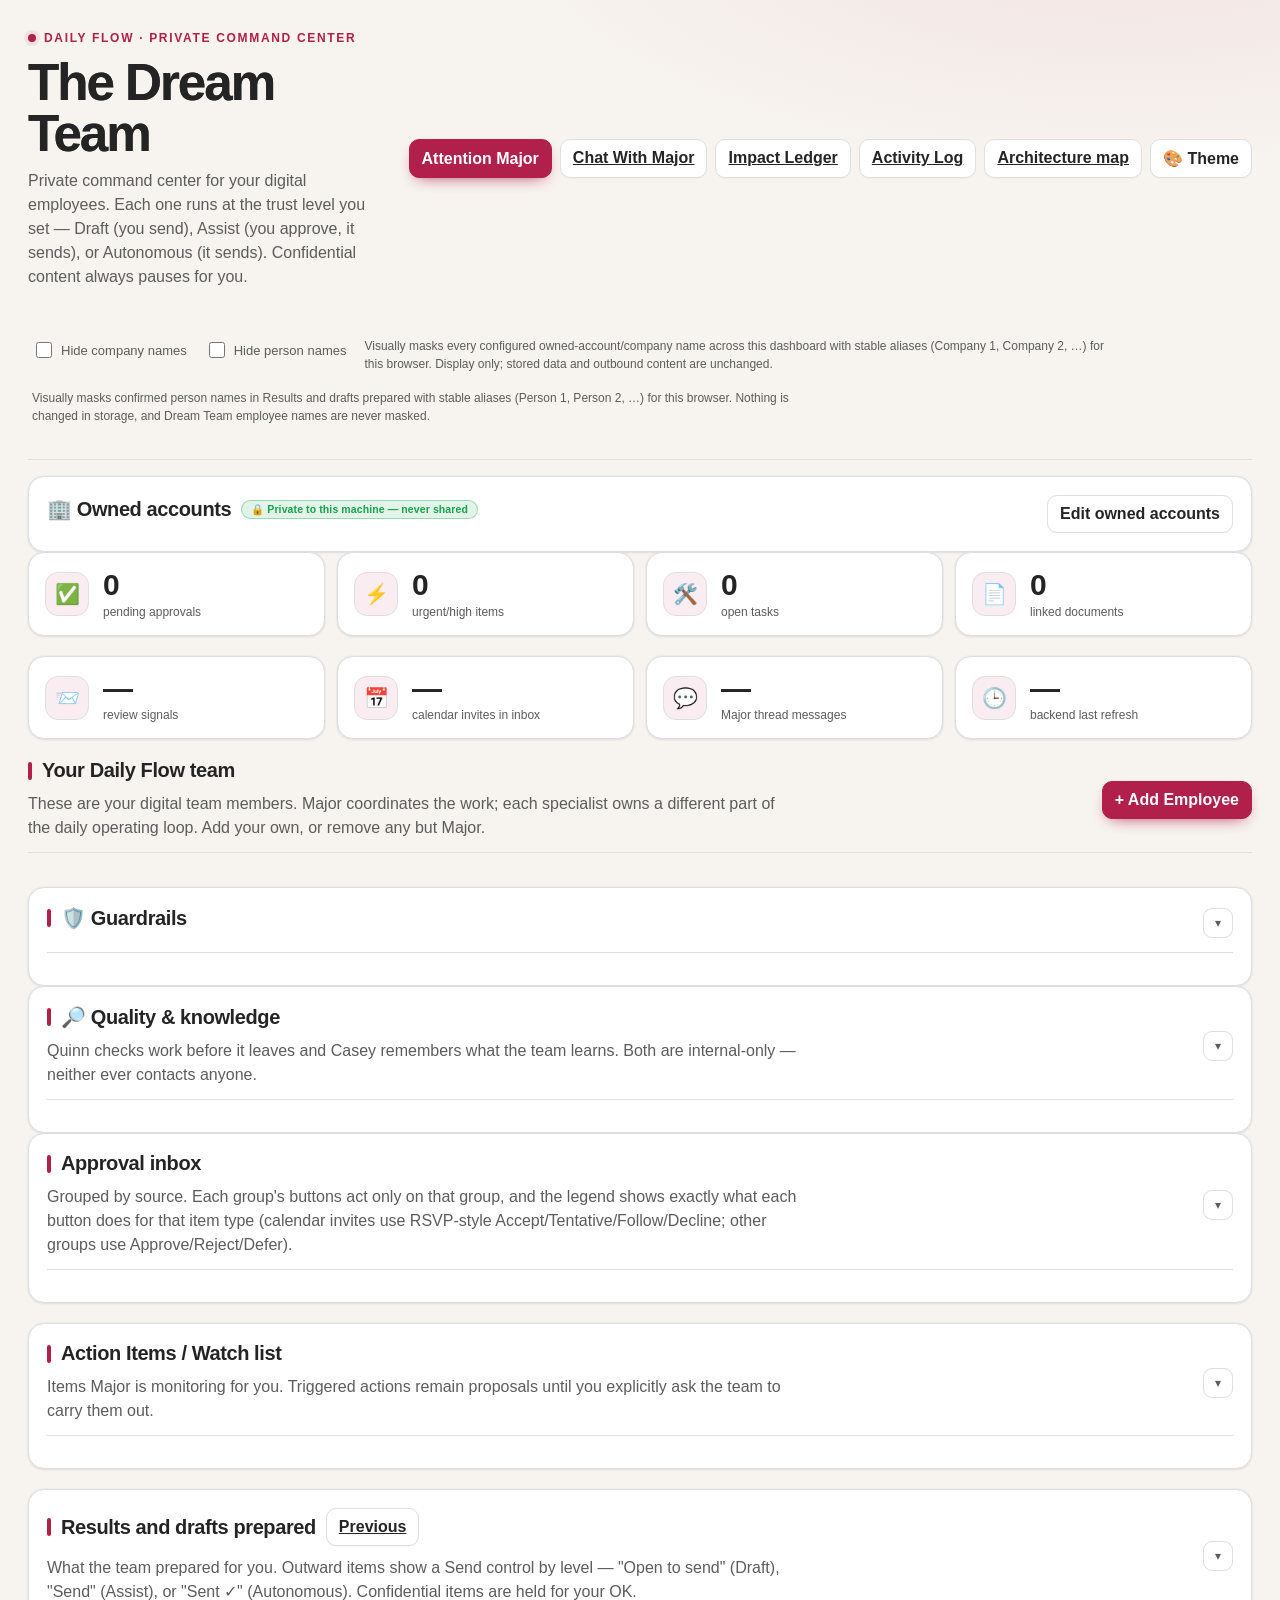
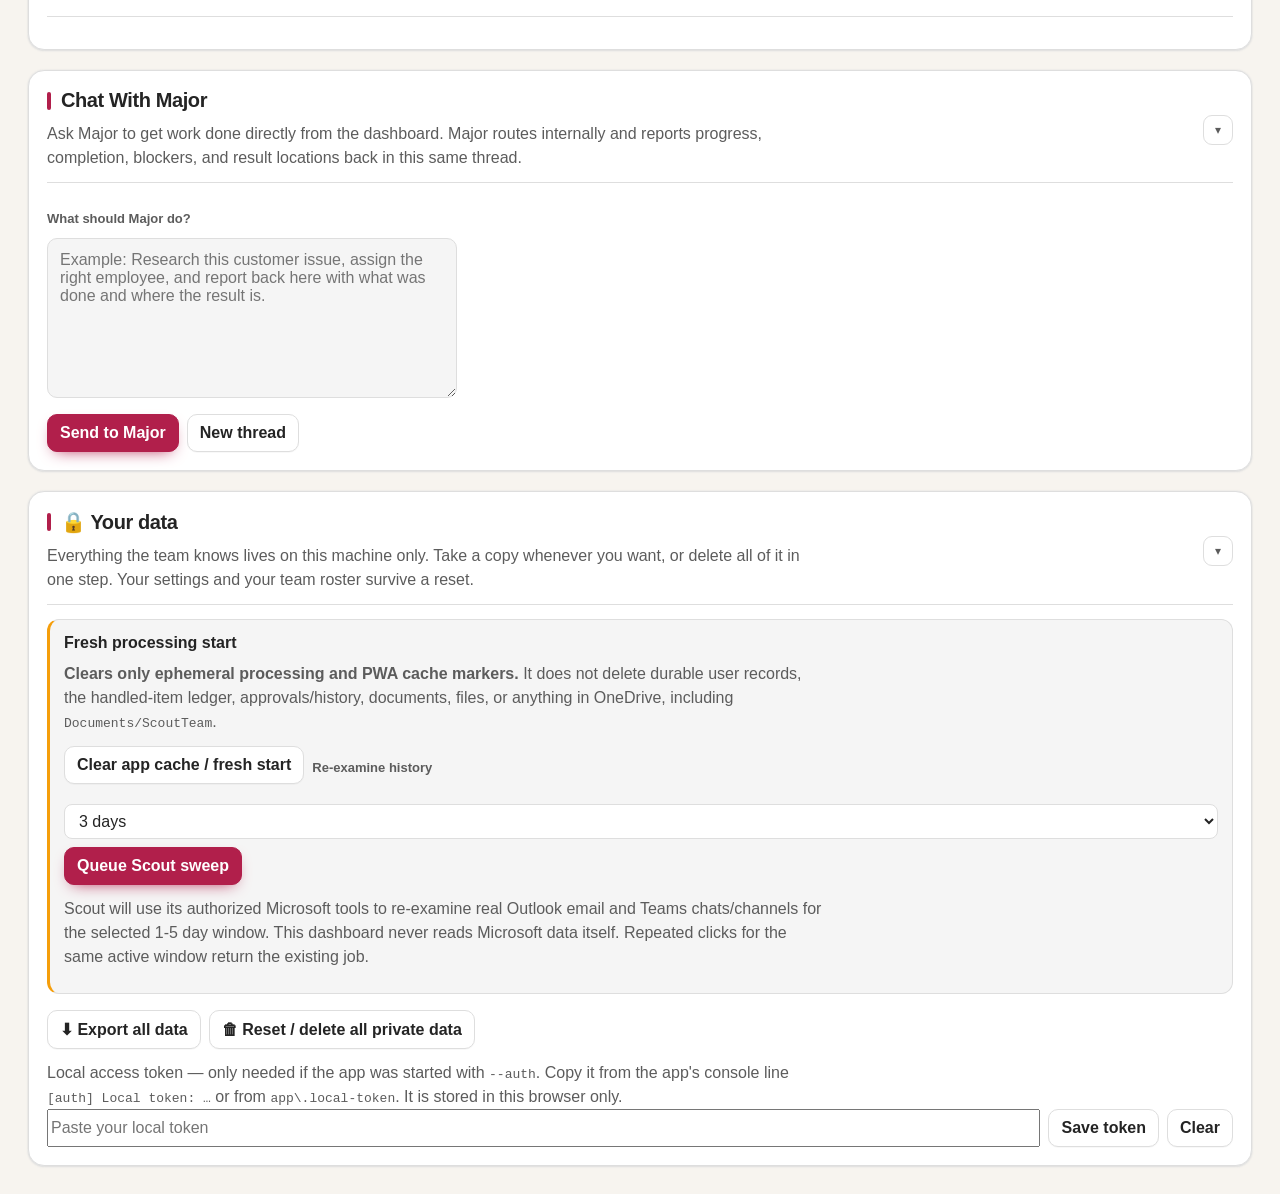
==== app/static/index.html @ 1d087a4e "Add actionable blocker resolution center Co-authored-by: Copilot App <223556219+Copilot@users.norepl" ====
<!doctype html>
<html lang="en">
<head>
  <meta charset="utf-8">
  <meta name="viewport" content="width=device-width, initial-scale=1">
  <link rel="icon" href="data:,">
  <link rel="manifest" href="manifest.webmanifest">
  <meta name="theme-color" content="#b11f4b">
  <link rel="apple-touch-icon" href="icons/icon-192.png">
  <title>The Dream Team</title>
  <script>
    (() => {
      const KEY = "df-theme";
      const valid = ["light", "dark", "sepia", "aurora"];
      const params = new URLSearchParams(window.location.search);
      let saved = null;
      try { saved = localStorage.getItem(KEY); } catch (e) {}
      const param = params.get("scoutTheme");
      const theme =
        (valid.includes(saved) && saved) ||
        (valid.includes(param) && param) ||
        (window.matchMedia("(prefers-color-scheme: dark)").matches ? "dark" : "light");
      document.documentElement.setAttribute("data-theme", theme);
      try {
        if (localStorage.getItem("df-hide-company-names") === "1") {
          document.documentElement.classList.add("privacy-mask-pending");
          document.documentElement.setAttribute("aria-busy", "true");
        }
      } catch (e) {}
    })();
  </script>
  <script src="privacy-mask.js?v=20260814-editable-safe"></script>
  <link rel="stylesheet" href="styles.css?v=20260821-blocker-resolution">
</head>
<body>
  <div class="privacy-mask-overlay" id="privacyMaskOverlay" role="status" aria-live="assertive" aria-atomic="true">
    <div class="privacy-mask-panel">
      <strong>Working...</strong>
      <span>Preparing private company aliases before the dashboard is shown.</span>
    </div>
  </div>
  <div class="shell">
    <header class="hero">
      <div>
        <span class="hero-eyebrow">Daily Flow · Private command center</span>
        <h1>The Dream Team</h1>
        <p class="subtitle">Private command center for your digital employees. Each one runs at the trust level you set — Draft (you send), Assist (you approve, it sends), or Autonomous (it sends). Confidential content always pauses for you.</p>
      </div>
      <div class="toolbar">
        <button class="btn primary" id="attentionBtn">Attention Major</button>
        <a class="btn" href="#majorChatSection">Chat With Major</a>
        <a class="btn" href="ledger.html">Impact Ledger</a>
        <a class="btn" href="activity-log.html">Activity Log</a>
        <a class="btn" href="architecture.html">Architecture map</a>
        <div class="theme-switch">
          <button class="btn" id="themeBtn" aria-haspopup="true" aria-expanded="false" title="Color theme">🎨 Theme</button>
          <div class="theme-menu" id="themeMenu" role="menu" hidden>
            <button class="theme-option" data-theme-set="light" role="menuitem"><span class="sw" data-sw="light"></span>Light<span class="check">✓</span></button>
            <button class="theme-option" data-theme-set="dark" role="menuitem"><span class="sw" data-sw="dark"></span>Dark<span class="check">✓</span></button>
            <button class="theme-option" data-theme-set="sepia" role="menuitem"><span class="sw" data-sw="sepia"></span>Sepia<span class="check">✓</span></button>
            <button class="theme-option" data-theme-set="aurora" role="menuitem"><span class="sw" data-sw="aurora"></span>Aurora<span class="check">✓</span></button>
          </div>
        </div>
      </div>
    </header>

    <div class="privacy-toggles" id="privacyTogglesBar">
      <label class="privacy-toggle" for="hideCompanyNamesToggle">
        <input type="checkbox" id="hideCompanyNamesToggle" aria-describedby="hideCompanyNamesHint">
        Hide company names
      </label>
      <label class="privacy-toggle" for="hidePersonNamesToggle">
        <input type="checkbox" id="hidePersonNamesToggle" aria-describedby="hidePersonNamesHint">
        Hide person names
      </label>
      <span id="hideCompanyNamesHint" class="subtitle" style="display:block;font-size:12px;flex-basis:100%;">Visually masks every configured owned-account/company name across this dashboard with stable aliases (Company 1, Company 2, …) for this browser. Display only; stored data and outbound content are unchanged.</span>
      <span id="hidePersonNamesHint" class="subtitle" style="display:block;font-size:12px;flex-basis:100%;">Visually masks confirmed person names in Results and drafts prepared with stable aliases (Person 1, Person 2, …) for this browser. Nothing is changed in storage, and Dream Team employee names are never masked.</span>
      <span id="companyMaskStatus" class="privacy-mask-status" role="status" aria-live="polite"></span>
    </div>

    <section class="card section owned-accounts-summary" id="ownedAccountsSection" style="margin-top:12px;" aria-labelledby="ownedAccountsHeading">
      <div>
        <h2 id="ownedAccountsHeading">🏢 Owned accounts <span class="lock-badge">🔒 Private to this machine — never shared</span></h2>
        <p id="ownedAccountsCount" class="subtitle"></p>
        <div id="ownedAccountsScopeSummary" class="subtitle"></div>
      </div>
      <button class="btn" id="openOwnedAccountsBtn" type="button" aria-haspopup="dialog" aria-controls="ownedAccountsDialog">Edit owned accounts</button>
    </section>

    <dialog class="decision-dialog owned-accounts-dialog" id="ownedAccountsDialog" aria-labelledby="ownedAccountsDialogTitle">
      <div class="section-head">
        <div>
          <h2 id="ownedAccountsDialogTitle">🏢 Edit owned accounts</h2>
          <p class="subtitle"><span class="lock-badge">🔒 Private to this machine — never shared</span></p>
          <p class="subtitle">Paste the company/account names you own, one per line or comma-separated. Used only to scope work already tagged with a confirmed account name: owned accounts keep normal relevance, unowned accounts stay visible but default to the lowest priority (unless directly assigned, explicitly mentioned, deadline-critical, customer-impacting, or safety/compliance/security-relevant). Work with no confirmed account context is unaffected.</p>
        </div>
        <button class="btn" id="closeOwnedAccountsBtn" type="button">Close</button>
      </div>
      <label class="field-label" for="ownedAccountsInput">Your owned accounts</label>
      <textarea id="ownedAccountsInput" rows="4" placeholder="Contoso Ltd, Fabrikam Inc&#10;Northwind Traders"></textarea>
      <div class="toolbar owned-accounts-actions">
        <button class="btn primary" id="saveOwnedAccountsBtn" type="button">Save owned accounts</button>
        <button class="btn" id="cancelOwnedAccountsBtn" type="button">Cancel</button>
      </div>
      <p class="career-status" id="ownedAccountsStatus" role="status" aria-live="polite"></p>
    </dialog>

    <div class="first-run-banner" id="firstRunBanner" hidden></div>
    <div class="first-run-banner" id="automationBanner" hidden></div>

    <div class="attention-banner" id="chatStatus" role="status" aria-live="polite"></div>

    <section class="metric-strip">
      <a class="card metric metric-link" href="metric-detail.html?metric=approvals"><span class="metric-icon">✅</span><div class="metric-body"><div class="metric-value" id="approvalCount">0</div><div class="metric-label">pending approvals</div></div></a>
      <a class="card metric metric-link" href="metric-detail.html?metric=urgent"><span class="metric-icon">⚡</span><div class="metric-body"><div class="metric-value" id="urgentCount">0</div><div class="metric-label">urgent/high items</div></div></a>
      <a class="card metric metric-link" href="metric-detail.html?metric=tasks"><span class="metric-icon">🛠️</span><div class="metric-body"><div class="metric-value" id="taskCount">0</div><div class="metric-label">open tasks</div></div></a>
      <a class="card metric metric-link" href="metric-detail.html?metric=results"><span class="metric-icon">📄</span><div class="metric-body"><div class="metric-value" id="draftCount">0</div><div class="metric-label">linked documents</div></div></a>
    </section>

    <section class="metric-strip">
      <a class="card metric metric-link" href="metric-detail.html?metric=review"><span class="metric-icon">📨</span><div class="metric-body"><div class="metric-value" id="inboxSignal">—</div><div class="metric-label">review signals</div></div></a>
      <a class="card metric metric-link" href="metric-detail.html?metric=calendar"><span class="metric-icon">📅</span><div class="metric-body"><div class="metric-value" id="calendarSignal">—</div><div class="metric-label">calendar invites in inbox</div></div></a>
      <a class="card metric metric-link" href="metric-detail.html?metric=messages"><span class="metric-icon">💬</span><div class="metric-body"><div class="metric-value" id="teamsSignal">—</div><div class="metric-label">Major thread messages</div></div></a>
      <article class="card metric"><span class="metric-icon">🕒</span><div class="metric-body"><div class="metric-value" id="ledgerUpdated">—</div><div class="metric-label">backend last refresh</div></div></article>
    </section>

    <section class="team-roster">
      <div class="section-head">
        <div>
          <h2>Your Daily Flow team <span id="civilianBadge" class="civilian-badge" hidden></span></h2>
          <p class="subtitle">These are your digital team members. Major coordinates the work; each specialist owns a different part of the daily operating loop. Add your own, or remove any but Major.</p>
        </div>
        <button class="btn primary" id="addEmployeeBtn" type="button">+ Add Employee</button>
      </div>
      <div id="onboardingCards"></div>
      <div class="employee-grid" id="employees"></div>
      <div id="removedEmployees"></div>
    </section>

    <section class="card section" id="guardrailsSection" data-collapsible>
      <div class="section-head">
        <div>
          <h2>🛡️ Guardrails</h2>
          <p class="subtitle g-sub" id="guardrailsSummary"></p>
        </div>
        <button class="collapse-toggle" type="button" aria-expanded="true" title="Collapse"><span class="chev">▾</span></button>
      </div>
      <div class="g-body" id="guardrailsBody"></div>
    </section>

    <section class="card section" id="teamIntelSection" data-collapsible>
      <div class="section-head">
        <div>
          <h2>🔎 Quality &amp; knowledge</h2>
          <p class="subtitle">Quinn checks work before it leaves and Casey remembers what the team learns. Both are internal-only — neither ever contacts anyone.</p>
        </div>
        <button class="collapse-toggle" type="button" aria-expanded="true" title="Collapse"><span class="chev">▾</span></button>
      </div>
      <div class="g-body" id="teamIntelBody"></div>
      <div class="g-body" id="runtimeInventoryBody" hidden></div>
    </section>

    <section class="card section" id="approvalsSection" data-collapsible>
      <div class="section-head">
        <div>
          <h2>Approval inbox</h2>
          <p class="subtitle">Grouped by source. Each group's buttons act only on that group, and the legend shows exactly what each button does for that item type (calendar invites use RSVP-style Accept/Tentative/Follow/Decline; other groups use Approve/Reject/Defer).</p>
        </div>
        <button class="collapse-toggle" type="button" aria-expanded="true" title="Collapse"><span class="chev">▾</span></button>
      </div>
      <div class="approval-list" id="approvals"></div>
      <div class="memory-bar" id="memoryBar" hidden></div>
    </section>

    <section class="card section" id="watchesSection" data-collapsible style="margin-top:20px;">
      <div class="section-head">
        <div>
          <h2>Action Items / Watch list</h2>
          <p class="subtitle">Items Major is monitoring for you. Triggered actions remain proposals until you explicitly ask the team to carry them out.</p>
        </div>
        <button class="collapse-toggle" type="button" aria-expanded="true" title="Collapse"><span class="chev">▾</span></button>
      </div>
      <div class="watch-list" id="watches"></div>
    </section>

    <section class="card section" id="resultsSection" data-collapsible style="margin-top:20px;">
      <div class="section-head">
        <div>
          <div class="title-row"><h2>Results and drafts prepared</h2><a class="btn" href="results-history.html">Previous</a></div>
          <p class="subtitle">What the team prepared for you. Outward items show a Send control by level — "Open to send" (Draft), "Send" (Assist), or "Sent ✓" (Autonomous). Confidential items are held for your OK.</p>
        </div>
        <button class="collapse-toggle" type="button" aria-expanded="true" title="Collapse"><span class="chev">▾</span></button>
      </div>
      <div class="draft-list" id="drafts"></div>
    </section>

    <section class="card section" id="majorChatSection" data-collapsible style="margin-top:20px;">
      <div class="section-head">
        <div>
          <h2>Chat With Major</h2>
          <p class="subtitle">Ask Major to get work done directly from the dashboard. Major routes internally and reports progress, completion, blockers, and result locations back in this same thread.</p>
        </div>
        <button class="collapse-toggle" type="button" aria-expanded="true" title="Collapse"><span class="chev">▾</span></button>
      </div>
      <div class="chat-shell">
        <form id="chatForm">
          <label class="field-label" for="chatMessage">What should Major do?</label>
          <textarea id="chatMessage" placeholder="Example: Research this customer issue, assign the right employee, and report back here with what was done and where the result is."></textarea>
          <div class="chat-context" id="threadContext"></div>
          <div class="toolbar" style="margin-top:12px; justify-content:flex-start;">
            <button class="btn primary" id="sendBtn" type="submit">Send to Major</button>
            <button class="btn" id="newThreadBtn" type="button">New thread</button>
          </div>
        </form>
        <div>
          <div class="chat-messages" id="messages"></div>
        </div>
      </div>
    </section>

    <section class="card section" id="privacySection" data-collapsible style="margin-top:20px;">
      <div class="section-head">
        <div>
          <h2>🔒 Your data</h2>
          <p class="subtitle">Everything the team knows lives on this machine only. Take a copy whenever you want, or delete all of it in one step. Your settings and your team roster survive a reset.</p>
        </div>
        <button class="collapse-toggle" type="button" aria-expanded="true" title="Collapse"><span class="chev">▾</span></button>
      </div>
      <div class="safe-refresh-panel" aria-labelledby="safeRefreshHeading">
        <h3 id="safeRefreshHeading">Fresh processing start</h3>
        <p class="subtitle"><strong>Clears only ephemeral processing and PWA cache markers.</strong>
          It does not delete durable user records, the handled-item ledger, approvals/history,
          documents, files, or anything in OneDrive, including <code>Documents/ScoutTeam</code>.</p>
        <div class="toolbar safe-refresh-actions">
          <button class="btn" id="clearProcessingCacheBtn" type="button">Clear app cache / fresh start</button>
          <label class="field-label" for="historyWindowDays">Re-examine history</label>
          <select id="historyWindowDays">
            <option value="1">1 day</option>
            <option value="2">2 days</option>
            <option value="3" selected>3 days</option>
            <option value="4">4 days</option>
            <option value="5">5 days</option>
          </select>
          <button class="btn primary" id="queueHistorySweepBtn" type="button">Queue Scout sweep</button>
        </div>
        <p class="subtitle">Scout will use its authorized Microsoft tools to re-examine real Outlook
          email and Teams chats/channels for the selected 1-5 day window. This dashboard never reads
          Microsoft data itself. Repeated clicks for the same active window return the existing job.</p>
        <div id="refreshControlStatus" class="refresh-control-status" role="status" aria-live="polite"></div>
      </div>
      <div class="toolbar" style="justify-content:flex-start;">
        <button class="btn" id="exportDataBtn" type="button">⬇ Export all data</button>
        <button class="btn" id="resetDataBtn" type="button">🗑 Reset / delete all private data</button>
      </div>
      <p class="subtitle" style="margin-top:12px;">Local access token — only needed if the app was started with <code>--auth</code>. Copy it from the app's console line <code>[auth] Local token: …</code> or from <code>app\.local-token</code>. It is stored in this browser only.</p>
      <div class="toolbar" style="justify-content:flex-start;">
        <input id="localTokenInput" type="password" placeholder="Paste your local token" autocomplete="off" spellcheck="false" style="flex:1 1 320px; min-width:240px;">
        <button class="btn" id="saveTokenBtn" type="button">Save token</button>
        <button class="btn" id="clearTokenBtn" type="button">Clear</button>
      </div>
      <p class="career-status" id="privacyStatus" role="status" aria-live="polite"></p>
    </section>
  </div>

  <dialog class="decision-dialog" id="approvalFeedbackDialog">
    <form id="approvalFeedbackForm">
      <div class="section-head">
        <div>
          <h2 id="approvalFeedbackTitle">Send decision to Major</h2>
          <p class="subtitle">Add optional guidance if you want Major to prep, create a document, or do follow-up work after this decision.</p>
        </div>
      </div>
      <div id="approvalFeedbackEffects" class="approval-effects"></div>
      <div class="field-label-row">
        <label class="field-label" for="approvalFeedbackText">Optional guidance for Major</label>
        <button type="button" class="btn tiny mic-btn" id="approvalFeedbackMicBtn" title="Dictate guidance (uses your browser's speech recognition)" aria-label="Start voice dictation" aria-pressed="false">🎤 Dictate</button>
      </div>
      <textarea id="approvalFeedbackText" placeholder="Examples: Prep me for this meeting. Create a one-page briefing doc. Summarize what I need to know."></textarea>
      <p class="mic-status" id="approvalFeedbackMicStatus" role="status" aria-live="polite"></p>
      <div class="toolbar" style="margin-top:12px; justify-content:flex-start;">
        <button class="btn primary" id="submitApprovalFeedbackBtn" type="submit">Send decision</button>
        <button class="btn" id="cancelApprovalFeedbackBtn" type="button">Cancel</button>
      </div>
    </form>
  </dialog>

  <dialog class="decision-dialog add-emp-dialog" id="addEmployeeDialog">
    <div class="section-head">
      <div>
        <h2 id="addEmpTitle">Add an employee</h2>
        <p class="subtitle" id="addEmpSub">Port one of your own Scout workflows in as a first-class team member.</p>
      </div>
      <button class="btn" id="addEmpCloseBtn" type="button">Close</button>
    </div>
    <div id="addEmpBody"></div>
  </dialog>

  <dialog class="decision-dialog blocker-resolve-dialog" id="blockerResolveDialog" aria-labelledby="blockerResolveTitle">
    <div class="section-head">
      <div>
        <h2 id="blockerResolveTitle">Resolve blocked work</h2>
        <p class="subtitle">Choose a safe next step. The original blocker and audit history stay recorded.</p>
      </div>
      <button class="btn" id="closeBlockerResolveBtn" type="button">Close</button>
    </div>
    <label class="field-label" id="blockerJobPickerLabel" for="blockerJobPicker">Blocked job
      <select id="blockerJobPicker"></select>
    </label>
    <div id="blockerResolveBody"></div>
    <label class="field-label" for="blockerResolveNote">Direction for Major
      <textarea id="blockerResolveNote" placeholder="Add missing context, narrow the request, or explain the intended recipient or target."></textarea>
    </label>
    <label class="field-label" id="blockerResolveLinkLabel" for="blockerResolveLink" hidden>Artifact or source link
      <input id="blockerResolveLink" type="url" placeholder="https://… or /api/documents/…">
    </label>
    <div class="toolbar blocker-actions" id="blockerResolveActions"></div>
    <p class="career-status" id="blockerResolveStatus" role="status" aria-live="polite"></p>
  </dialog>

  <script src="app.js?v=20260821-blocker-resolution"></script>
  <script src="pwa.js" defer></script>
</body>
</html>
---- app/static/styles.css ----
:root {
  color-scheme: light;
  --cp-bg: #f7f4ef;
  --cp-bg-elevated: #fcfbf8;
  --cp-surface: #ffffff;
  --cp-surface-soft: #f5f5f5;
  --cp-border: #dedede;
  --cp-border-strong: #919191;
  --cp-text: #242424;
  --cp-text-muted: #5c5c5c;
  --cp-text-soft: #6f6f6f;
  --cp-accent: #b11f4b;
  --cp-accent-hover: #9a1a41;
  --cp-accent-soft: rgba(177, 31, 75, 0.08);
  --cp-accent-fg: #ffffff;
  --cp-success: #16a34a;
  --cp-danger: #dc2626;
  --cp-warning: #f59e0b;
  --cp-link: #0078d4;
  --cp-shadow: 0 18px 48px rgba(0, 0, 0, 0.12);
  --cp-overlay: rgba(255, 255, 255, 0.8);
  --cp-panel: rgba(255, 255, 255, 0.86);
  --cp-panel-strong: rgba(255, 255, 255, 0.96);
  --cp-sheen: rgba(255, 255, 255, 0.55);
  --cp-highlight: rgba(177, 31, 75, 0.12);
}
html[data-theme="dark"] {
  color-scheme: dark;
  --cp-bg: #3d3b3a;
  --cp-bg-elevated: #343231;
  --cp-surface: #292929;
  --cp-surface-soft: #2e2e2e;
  --cp-border: #474747;
  --cp-border-strong: #5f5f5f;
  --cp-text: #dedede;
  --cp-text-muted: #919191;
  --cp-text-soft: #b0b0b0;
  --cp-accent: #fd8ea1;
  --cp-accent-hover: #fb7b91;
  --cp-accent-soft: rgba(253, 142, 161, 0.14);
  --cp-accent-fg: #1a1a1a;
  --cp-success: #4ade80;
  --cp-danger: #f87171;
  --cp-warning: #fbbf24;
  --cp-link: #4da6ff;
  --cp-shadow: 0 18px 48px rgba(0, 0, 0, 0.32);
  --cp-overlay: rgba(41, 41, 41, 0.88);
  --cp-panel: rgba(41, 41, 41, 0.72);
  --cp-panel-strong: rgba(41, 41, 41, 0.96);
  --cp-sheen: rgba(255, 255, 255, 0.04);
  --cp-highlight: rgba(253, 142, 161, 0.12);
}
html[data-theme="aurora"] {
  color-scheme: dark;
  --cp-bg: #0b0e1a;
  --cp-bg-elevated: #11152a;
  --cp-surface: #161b34;
  --cp-surface-soft: #1d2340;
  --cp-border: #2a3157;
  --cp-border-strong: #3d4675;
  --cp-text: #e8ecff;
  --cp-text-muted: #9aa3cc;
  --cp-text-soft: #bcc3ea;
  --cp-accent: #8b6cff;
  --cp-accent-hover: #7a58ff;
  --cp-accent-soft: rgba(139, 108, 255, 0.16);
  --cp-accent-fg: #0b0e1a;
  --cp-success: #3ddc97;
  --cp-danger: #ff6b81;
  --cp-warning: #ffb454;
  --cp-link: #5cc8ff;
  --cp-shadow: 0 18px 52px rgba(0, 0, 0, 0.55);
  --cp-overlay: rgba(11, 14, 26, 0.9);
  --cp-panel: rgba(22, 27, 52, 0.72);
  --cp-panel-strong: rgba(22, 27, 52, 0.96);
  --cp-sheen: rgba(124, 140, 255, 0.06);
  --cp-highlight: rgba(139, 108, 255, 0.18);
}
html[data-theme="aurora"] body {
  background:
    radial-gradient(1200px 620px at 10% -12%, rgba(139, 108, 255, 0.20), transparent 60%),
    radial-gradient(960px 520px at 102% -4%, rgba(92, 200, 255, 0.14), transparent 55%),
    var(--cp-bg);
  background-attachment: fixed;
}
* { box-sizing: border-box; }
html { overflow-x: hidden; }
body {
  margin: 0;
  background: var(--cp-bg);
  color: var(--cp-text);
  font-family: "Segoe UI", Aptos, Calibri, -apple-system, BlinkMacSystemFont, sans-serif;
  overflow-x: hidden;
}
button, input, select, textarea { font: inherit; }
.shell { width: min(100%, 1480px); margin: 0 auto; padding: 28px; overflow-x: clip; }
.hero {
  display: grid;
  grid-template-columns: minmax(0, 1fr) auto;
  gap: 24px;
  align-items: end;
  margin-bottom: 24px;
  position: relative;
  z-index: 40;
}
.hero > *, .section-head > *, .columns > *, .chat-shell > *, .grid-page > *, .employee, .approval, .item, .work-card, .metric, .card { min-width: 0; }
h1, h2, h3, p { margin: 0; }
h1 { font-size: clamp(32px, 4vw, 52px); letter-spacing: -0.04em; line-height: 1; }
h2 { font-size: 20px; letter-spacing: -0.02em; }
h3 { font-size: 16px; }
.title-row {
  display: flex;
  align-items: center;
  gap: 10px;
  flex-wrap: wrap;
}
.subtitle { color: var(--cp-text-muted); margin-top: 10px; max-width: 760px; line-height: 1.5; }
.pill-row { display: flex; flex-wrap: wrap; gap: 8px; margin-top: 16px; }
.pill, .status, .risk {
  display: inline-flex;
  align-items: center;
  gap: 6px;
  border: 1px solid var(--cp-border);
  border-radius: 999px;
  padding: 6px 10px;
  color: var(--cp-text-muted);
  background: var(--cp-surface);
  font-size: 12px;
  white-space: nowrap;
}
.status.ready, .risk.low { color: var(--cp-success); border-color: var(--cp-success); }
.status.busy, .risk.medium { color: var(--cp-warning); border-color: var(--cp-warning); }
.status.blocked, .risk.high { color: var(--cp-danger); border-color: var(--cp-danger); }
.status.working { color: var(--cp-accent); border-color: var(--cp-accent); }
.status.working::before { animation: status-pulse 1.1s ease-in-out infinite; }
.status-button { font: inherit; cursor: pointer; background: transparent; }
.status-button:hover { background: var(--cp-surface-soft); }
.status.paused { color: var(--cp-text-muted); border-color: var(--cp-border); opacity: 0.85; }
@keyframes status-pulse { 0%,100% { opacity: 1; } 50% { opacity: 0.25; } }
.toolbar {
  display: flex;
  justify-content: flex-end;
  gap: 8px;
  flex-wrap: wrap;
  min-width: 0;
}
.btn {
  border: 1px solid var(--cp-border);
  border-radius: 0.625rem;
  background: var(--cp-surface);
  color: var(--cp-text);
  padding: 9px 12px;
  cursor: pointer;
}
.btn:hover { border-color: var(--cp-border-strong); }
.btn.primary {
  background: var(--cp-accent);
  color: var(--cp-accent-fg);
  border-color: var(--cp-accent);
}
.btn.primary:hover { background: var(--cp-accent-hover); }
button:disabled { opacity: 0.6; cursor: not-allowed; }
.decision-dialog {
  width: min(640px, calc(100vw - 32px));
  border: 1px solid var(--cp-border);
  border-radius: 16px;
  background: var(--cp-surface);
  color: var(--cp-text);
  box-shadow: var(--cp-shadow);
  padding: 18px;
}
.decision-dialog::backdrop {
  background: rgba(0, 0, 0, 0.42);
}
.owned-accounts-summary {
  display: flex;
  align-items: center;
  justify-content: space-between;
  gap: 16px;
}
.owned-accounts-summary h2 {
  display: flex;
  align-items: center;
  flex-wrap: wrap;
  gap: 10px;
  margin-bottom: 6px;
}
.owned-accounts-summary #ownedAccountsScopeSummary { margin-top: 4px; }
.owned-accounts-dialog {
  max-height: calc(100vh - 32px);
  overflow-y: auto;
}
.owned-accounts-dialog .section-head { align-items: flex-start; }
.blocker-resolve-dialog { max-height: calc(100vh - 32px); overflow-y: auto; }
.blocker-resolve-dialog .field-label { display: grid; gap: 6px; margin-top: 12px; }
.blocker-resolve-dialog select,
.blocker-resolve-dialog input,
.blocker-resolve-dialog textarea { width: 100%; }
.blocker-explanation { border-left: 3px solid var(--cp-danger); padding-left: 12px; }
.blocker-explanation p { white-space: pre-wrap; }
.blocker-artifact { display: flex; flex-wrap: wrap; gap: 8px; align-items: center; margin: 12px 0; padding: 10px; background: var(--cp-surface-soft); border-radius: 10px; }
.blocker-artifact code { width: 100%; overflow-wrap: anywhere; }
.blocker-activity { margin: 12px 0; }
.blocker-activity ol { max-height: 220px; overflow-y: auto; padding-left: 22px; }
.blocker-activity li { margin-bottom: 10px; }
.blocker-activity li span { margin-left: 8px; color: var(--cp-text-muted); font-size: 12px; }
.blocker-activity li p { margin: 3px 0 0; color: var(--cp-text-soft); }
.blocker-actions { justify-content: flex-start; margin-top: 12px; }
.owned-accounts-actions {
  justify-content: flex-start;
  margin-top: 8px;
}
.card {
  background: var(--cp-surface);
  border: 1px solid var(--cp-border);
  border-radius: 16px;
  box-shadow: 0 0 2px var(--cp-border), 0 1px 2px var(--cp-border);
}
.section { padding: 18px; }
.section-head {
  display: flex;
  justify-content: space-between;
  align-items: center;
  gap: 16px;
  margin-bottom: 14px;
}
.metric-strip {
  display: grid;
  grid-template-columns: repeat(4, minmax(0, 1fr));
  gap: 12px;
  margin-bottom: 20px;
}
.metric { padding: 14px; }
.metric-link {
  color: inherit;
  text-decoration: none;
  transition: border-color 120ms ease, transform 120ms ease;
}
.metric-link:hover, .metric-link:focus-visible {
  border-color: var(--cp-accent);
  transform: translateY(-1px);
  outline: none;
}
.metric-link .metric-label::after {
  content: " ->";
  color: var(--cp-accent);
  font-weight: 800;
}
.metric-value { font-size: 28px; font-weight: 800; letter-spacing: -0.04em; }
.metric-label { color: var(--cp-text-muted); font-size: 12px; margin-top: 4px; }
.watch-list { display: grid; gap: 10px; }
.watch-item {
  border: 1px solid var(--cp-border);
  border-radius: 12px;
  padding: 12px;
  background: var(--cp-surface-soft);
}
.watch-head {
  display: flex;
  justify-content: space-between;
  align-items: center;
  gap: 12px;
  flex-wrap: wrap;
}
.watch-head .status { margin-left: 8px; }
.watch-actions { justify-content: flex-start; margin-top: 10px; align-items: center; }
.watch-advisory {
  display: inline-block;
  color: var(--cp-warning);
  font-size: 12px;
  font-weight: 700;
  margin-left: 6px;
}
.team-roster {
  margin-bottom: 20px;
}
.employee-grid {
  display: grid;
  grid-template-columns: repeat(4, minmax(0, 1fr));
  gap: 12px;
}
.employee {
  padding: 14px;
  display: grid;
  gap: 8px;
  background: var(--cp-surface);
  border: 1px solid var(--cp-border);
  border-radius: 16px;
  box-shadow: 0 0 2px var(--cp-border), 0 1px 2px var(--cp-border);
}
.employee-top { display: flex; justify-content: space-between; align-items: start; gap: 8px; }
.employee .role { color: var(--cp-text-muted); font-size: 12px; line-height: 1.35; }
.employee .skills { color: var(--cp-text-soft); font-size: 12px; line-height: 1.35; }
/* --- 3.0.0 progressive trust + Always/Ask/Never protocol --- */
.emp-trust-row { display: flex; align-items: center; justify-content: space-between; gap: 8px; }
.trust-badge { font-size: 11px; font-weight: 700; padding: 2px 8px; border-radius: 999px; border: 1px solid var(--cp-border-strong); white-space: nowrap; }
.trust-draft { color: var(--cp-text-muted); }
.trust-assist { color: var(--cp-warning); border-color: var(--cp-warning); }
.trust-autonomous { color: var(--cp-success); border-color: var(--cp-success); }
.emp-power { font-size: 11px; padding: 2px 9px; border-radius: 999px; cursor: pointer; background: var(--cp-surface); color: var(--cp-text); border: 1px solid var(--cp-border-strong); }
.emp-power.off { color: var(--cp-danger); border-color: var(--cp-danger); }
.employee.paused { opacity: 0.6; }
.emp-protocol > summary { cursor: pointer; color: var(--cp-text-muted); font-size: 12px; user-select: none; }
.emp-protocol .proto { display: grid; gap: 6px; margin-top: 8px; }
.proto-block { display: grid; gap: 2px; }
.proto-h { font-size: 10px; font-weight: 700; text-transform: uppercase; letter-spacing: 0.04em; }
.proto-block.always .proto-h { color: var(--cp-success); }
.proto-block.ask .proto-h { color: var(--cp-warning); }
.proto-block.never .proto-h { color: var(--cp-danger); }
.proto-block ul { margin: 0; padding-left: 16px; color: var(--cp-text-soft); font-size: 12px; line-height: 1.4; }
.proto-block li.muted { list-style: none; margin-left: -16px; color: var(--cp-text-muted); }
.trust-grad { display: flex; align-items: center; gap: 6px; font-size: 11px; color: var(--cp-text-muted); margin-top: 4px; }
.trust-grad select { font: inherit; padding: 3px 6px; border-radius: 8px; border: 1px solid var(--cp-border-strong); background: var(--cp-surface); color: var(--cp-text); }
.trust-fixed { font-size: 11px; color: var(--cp-text-muted); margin-top: 4px; display: flex; flex-direction: column; gap: 3px; }
.trust-fixed strong { color: var(--cp-success); }
.trust-note { color: var(--cp-text-soft); line-height: 1.4; }
.trust-label-line { font-size: 11px; color: var(--cp-text-soft); font-style: italic; margin-bottom: 2px; }
/* --- 3.0.0 decision-memory muted bar --- */
.memory-bar { margin-top: 10px; }
.memory-details > summary { cursor: pointer; font-size: 13px; color: var(--cp-text-muted); display: flex; align-items: center; gap: 10px; flex-wrap: wrap; }
.mem-clear { font: inherit; font-size: 12px; cursor: pointer; background: transparent; color: var(--cp-accent); border: 1px solid var(--cp-border-strong); border-radius: 999px; padding: 2px 10px; }
.mem-list { list-style: none; margin: 10px 0 0; padding: 0; display: grid; gap: 6px; }
.mem-list li { display: flex; align-items: center; gap: 10px; font-size: 12px; padding: 6px 10px; background: var(--cp-surface-soft); border: 1px solid var(--cp-border); border-radius: 10px; }
.mem-tag { font-size: 10px; font-weight: 700; text-transform: uppercase; padding: 1px 7px; border-radius: 999px; border: 1px solid var(--cp-border-strong); }
.mem-rejected { color: var(--cp-danger); border-color: var(--cp-danger); }
.mem-deferred { color: var(--cp-warning); border-color: var(--cp-warning); }
.mem-approved, .mem-acknowledged { color: var(--cp-success); border-color: var(--cp-success); }
.mem-copy { min-width: 0; display: grid; gap: 2px; }
.mem-subj { font-weight: 600; overflow: hidden; text-overflow: ellipsis; white-space: nowrap; }
.mem-meta, .mem-reason { color: var(--cp-text-muted); }
.mem-from { color: var(--cp-text-muted); margin-left: auto; }
.btn.tiny { padding: 2px 9px; font-size: 11px; }
.field-label-row {
  display: flex;
  align-items: center;
  justify-content: space-between;
  gap: 8px;
  flex-wrap: wrap;
}
.mic-btn.recording {
  background: var(--cp-danger, #d33);
  color: #fff;
  border-color: var(--cp-danger, #d33);
}
.mic-status {
  margin: 4px 0 0;
  font-size: 12px;
  color: var(--cp-text-muted, #888);
  min-height: 14px;
}
.mic-status.error { color: var(--cp-danger, #d33); }
/* --- 3.0.0 guardrails panel --- */
.g-body { padding: 0; display: grid; gap: 14px; }
.g-cardinal { color: var(--cp-text-soft); font-size: 13px; line-height: 1.45; border-left: 3px solid var(--cp-accent); padding-left: 12px; }
.g-stats { display: grid; grid-template-columns: repeat(4, minmax(0, 1fr)); gap: 10px; }
.g-stat { background: var(--cp-surface-soft); border: 1px solid var(--cp-border); border-radius: 12px; padding: 12px; text-align: center; }
.g-stat-link { padding: 0; }
.g-stat-action { color: inherit; display: block; padding: 12px; text-decoration: none; }
.g-stat-link:hover, .g-stat-link:focus-within { border-color: var(--cp-accent); box-shadow: var(--cp-shadow); transform: translateY(-1px); }
.g-stat-link .g-info { margin: 0 8px 8px; }
.g-num { display: block; font-size: 28px; font-weight: 800; letter-spacing: -0.02em; }
.g-num.ok { color: var(--cp-success); }
.g-lab { font-size: 11px; color: var(--cp-text-muted); }
.g-cols { display: grid; grid-template-columns: 1fr 1fr; gap: 16px; }
.g-h { margin: 0 0 6px; font-size: 12px; text-transform: uppercase; letter-spacing: 0.04em; }
.g-h.ok { color: var(--cp-success); }
.g-h.warn { color: var(--cp-warning); }
.g-cols ul { margin: 0; padding-left: 16px; color: var(--cp-text-soft); font-size: 12px; line-height: 1.5; }
.g-foot { display: flex; flex-wrap: wrap; gap: 14px; font-size: 11px; color: var(--cp-text-muted); }
@media (max-width: 620px) { .g-stats { grid-template-columns: repeat(2, 1fr); } .g-cols { grid-template-columns: 1fr; } }
/* --- 3.1.0 guardrails delegation ledger --- */
.g-levels { display: grid; gap: 5px; }
.g-level-row { display: flex; align-items: center; justify-content: space-between; gap: 8px; font-size: 12px; }
.g-reset { margin-top: 10px; font-size: 12px; }
/* --- 3.0.0 ripple + civilians --- */
.civilian-badge { font-size: 11px; font-weight: 600; color: var(--cp-accent); border: 1px solid var(--cp-accent); border-radius: 999px; padding: 1px 9px; vertical-align: middle; margin-left: 8px; }
.cadence-list { margin: 0; padding-left: 16px; color: var(--cp-text-soft); font-size: 12px; line-height: 1.6; }
.cadence-list .muted, .muted { color: var(--cp-text-muted); }
/* --- 3.1.0 Send control in Results & Drafts --- */
.send-row { display: flex; align-items: center; gap: 10px; margin-top: 10px; flex-wrap: wrap; }
.send-btn { padding: 5px 16px; }
.send-hint { font-size: 12px; color: var(--cp-text-muted); }
.send-tag { font-size: 12px; font-weight: 600; padding: 3px 10px; border-radius: 999px; border: 1px solid var(--cp-border-strong); }
.send-tag.manual { color: var(--cp-text-muted); }
.send-tag.sent { color: var(--cp-success); border-color: var(--cp-success); }
.send-row.held .send-hint { color: var(--cp-warning); }

/* --- 3.0.0 motion: entrance cascade, living Aurora glow, civilian pulse --- */
@keyframes fadeUp {
  from { opacity: 0; transform: translateY(10px); }
  to   { opacity: 1; transform: none; }
}
@keyframes auroraDrift {
  0%   { transform: translate3d(-2%, -1%, 0) scale(1.04); opacity: 0.85; }
  50%  { transform: translate3d(3%, 2.5%, 0) scale(1.12); opacity: 1; }
  100% { transform: translate3d(-2%, -1%, 0) scale(1.04); opacity: 0.85; }
}
@keyframes civilianPulse {
  0%, 100% { box-shadow: 0 0 0 0 var(--cp-accent-soft); }
  50%      { box-shadow: 0 0 0 5px transparent; }
}
@keyframes badgeSheen {
  0%   { background-position: -120% 0; }
  100% { background-position: 220% 0; }
}
@media (prefers-reduced-motion: no-preference) {
  /* one-time staggered entrance for the main layout blocks (static containers, not re-rendered) */
  .shell > * { animation: fadeUp 0.5s cubic-bezier(0.22, 1, 0.36, 1) both; }
  .shell > *:nth-child(2) { animation-delay: 0.05s; }
  .shell > *:nth-child(3) { animation-delay: 0.10s; }
  .shell > *:nth-child(4) { animation-delay: 0.15s; }
  .shell > *:nth-child(5) { animation-delay: 0.20s; }
  .shell > *:nth-child(6) { animation-delay: 0.25s; }
  .shell > *:nth-child(n+7) { animation-delay: 0.30s; }

  /* Aurora theme only: a slow living glow drifting behind the content */
  html[data-theme="aurora"] body::before {
    content: "";
    position: fixed;
    inset: -25vmax;
    z-index: -1;
    pointer-events: none;
    background:
      radial-gradient(42vmax 28vmax at 18% 12%, rgba(139, 108, 255, 0.16), transparent 60%),
      radial-gradient(38vmax 24vmax at 86% 8%, rgba(92, 200, 255, 0.12), transparent 55%);
    animation: auroraDrift 20s ease-in-out infinite;
    will-change: transform, opacity;
  }
  /* Aurora accent button gets a soft animated glow on hover */
  html[data-theme="aurora"] .btn.primary:hover,
  html[data-theme="aurora"] #attentionBtn:hover {
    box-shadow: 0 0 0 1px var(--cp-accent), 0 8px 28px var(--cp-accent-soft);
  }
  /* active civilian badge gently pulses */
  .civilian-badge:not([hidden]) { animation: civilianPulse 2.2s ease-in-out infinite; }
}
.status.queued, .status.in_progress, .risk.medium { color: var(--cp-warning); border-color: var(--cp-warning); }
.status.completed, .status.done, .risk.low { color: var(--cp-success); border-color: var(--cp-success); }
.status.blocked, .status.failed, .risk.high { color: var(--cp-danger); border-color: var(--cp-danger); }
.approval-list, .inbox-list, .task-list, .draft-list, .log-list, .chat-messages { display: grid; gap: 10px; }
.approval-list { gap: 18px; }
.approval-group {
  border: 1px solid var(--cp-border);
  border-radius: 0.75rem;
  padding: 14px;
  background: var(--cp-surface);
  display: grid;
  gap: 10px;
}
.approval-group-head {
  display: flex;
  justify-content: space-between;
  align-items: center;
  gap: 12px;
  flex-wrap: wrap;
}
.approval-group-title { font-size: 15px; display: flex; align-items: center; gap: 6px; }
.approval-group-count { color: var(--cp-text-muted); font-weight: 600; }
.approval-selectall {
  display: inline-flex;
  align-items: center;
  gap: 6px;
  font-size: 12px;
  color: var(--cp-text-muted);
  cursor: pointer;
}
.approval-selectall input { inline-size: 16px; block-size: 16px; accent-color: var(--cp-accent); }
.approval-legend {
  font-size: 12px;
  color: var(--cp-text-muted);
  padding: 8px 10px;
  border: 1px dashed var(--cp-border);
  border-radius: 0.5rem;
  background: var(--cp-surface-soft);
  line-height: 1.5;
}
.approval-group-list { display: grid; gap: 10px; }
.approval-group-bar {
  display: flex;
  align-items: center;
  gap: 12px;
  flex-wrap: wrap;
}
.approval-group-bar .approval-group-actions { margin: 0; }
.approval-group-bar .approval-legend { margin: 0; flex: 1 1 240px; }
.approval-effects {
  margin: 4px 0 10px;
  padding: 10px 12px;
  border: 1px solid var(--cp-border);
  border-radius: 0.5rem;
  background: var(--cp-surface-soft);
}
.approval-effects .effects-label { font-size: 12px; color: var(--cp-text-muted); margin-bottom: 6px; }
.approval-effects .effects-list { margin: 0; padding-left: 18px; display: grid; gap: 4px; font-size: 13px; }
.approval {
  display: grid;
  grid-template-columns: auto 1fr;
  gap: 12px;
  padding: 12px;
  border: 1px solid var(--cp-border);
  border-radius: 0.625rem;
  background: var(--cp-surface-soft);
}
.approval input { inline-size: 18px; block-size: 18px; margin-top: 3px; accent-color: var(--cp-accent); }
.approval-meta, .small-meta {
  display: flex;
  flex-wrap: wrap;
  gap: 8px;
  align-items: center;
  color: var(--cp-text-muted);
  font-size: 12px;
  margin-top: 8px;
}
.approval-source {
  display: inline-flex;
  align-items: center;
  gap: 3px;
  color: var(--cp-accent);
  font-weight: 600;
  text-decoration: none;
  padding: 1px 8px;
  border: 1px solid var(--cp-border-strong);
  border-radius: 999px;
}
.approval-source:hover { border-color: var(--cp-accent); background: var(--cp-accent-soft); }
.approval-source:focus-visible { outline: 2px solid var(--cp-accent); outline-offset: 2px; }
.recommendation-label { color: inherit; font-weight: 700; }
.preview {
  margin-top: 8px;
  padding: 10px;
  border: 1px solid var(--cp-border);
  border-radius: 0.625rem;
  background: var(--cp-surface);
  color: var(--cp-text-muted);
  line-height: 1.4;
  font-size: 13px;
  white-space: pre-wrap;
  overflow-wrap: anywhere;
  word-break: break-word;
}
.item, .work-card {
  padding: 12px;
  border: 1px solid var(--cp-border);
  border-radius: 0.625rem;
  background: var(--cp-surface-soft);
}
.item-top { display: flex; justify-content: space-between; gap: 12px; align-items: flex-start; min-width: 0; }
.item-top h3, .item h3, .work-card h3, .approval h3, .chat-message .message-body, .slot-detail, .small-meta span, .meta span {
  min-width: 0;
  overflow-wrap: anywhere;
  word-break: break-word;
}
.meta {
  display: flex;
  gap: 8px;
  flex-wrap: wrap;
  margin-top: 8px;
  color: var(--cp-text-muted);
  font-size: 12px;
}
.work-grid {
  display: grid;
  grid-template-columns: repeat(2, minmax(0, 1fr));
  gap: 12px;
}
.work-card {
  display: grid;
  gap: 8px;
}
.columns {
  display: grid;
  grid-template-columns: repeat(2, minmax(0, 1fr));
  gap: 20px;
  margin-top: 20px;
}
.empty {
  color: var(--cp-text-muted);
  border: 1px dashed var(--cp-border);
  border-radius: 0.625rem;
  padding: 18px;
  text-align: center;
  background: var(--cp-surface-soft);
}
.chat-shell {
  display: grid;
  grid-template-columns: minmax(280px, 0.35fr) minmax(0, 0.65fr);
  gap: 16px;
  align-items: start;
}
.chat-messages {
  max-height: 420px;
  overflow: auto;
  padding-right: 4px;
}
.chat-message {
  padding: 12px;
  border: 1px solid var(--cp-border);
  border-radius: 0.625rem;
  background: var(--cp-surface-soft);
}
.chat-message.user { background: var(--cp-accent-soft); }
.chat-message .message-body { color: var(--cp-text); line-height: 1.45; margin-top: 6px; white-space: pre-wrap; }
.chat-context {
  display: none;
  margin-top: 12px;
  padding: 10px;
  border: 1px solid var(--cp-border);
  border-radius: 0.625rem;
  background: var(--cp-surface-soft);
  color: var(--cp-text-muted);
  font-size: 13px;
  line-height: 1.4;
}
.chat-context.active { display: block; }
.attention-banner {
  display: none;
  margin-bottom: 20px;
  padding: 12px 14px;
  border: 1px solid var(--cp-warning);
  border-radius: 0.625rem;
  background: var(--cp-surface);
  color: var(--cp-text);
  line-height: 1.4;
  font-size: 14px;
}
.attention-banner.active { display: block; }
.attention-banner.done { border-color: var(--cp-success); }
.attention-banner.blocked { border-color: var(--cp-danger); }
.first-run-banner {
  margin-bottom: 16px;
  padding: 16px 18px;
  border: 1px solid var(--cp-accent);
  border-left: 4px solid var(--cp-accent);
  border-radius: 0.625rem;
  background: var(--cp-accent-soft);
  color: var(--cp-text);
  display: flex;
  flex-direction: column;
  gap: 4px;
}
.first-run-banner[hidden] { display: none; }
.first-run-banner strong { font-size: 15px; }
.first-run-banner span { font-size: 13.5px; color: var(--cp-text-muted); line-height: 1.5; }
.first-run-banner.working { border-color: var(--cp-link); border-left-color: var(--cp-link); background: rgba(0, 120, 212, 0.08); }
.first-run-banner.clear { border-color: var(--cp-success); border-left-color: var(--cp-success); background: rgba(22, 163, 74, 0.08); }
.first-run-banner.warn { border-color: var(--cp-warning, #d97706); border-left-color: var(--cp-warning, #d97706); background: rgba(217, 119, 6, 0.08); }
.work-status {
  display: grid;
  gap: 8px;
}
.work-status-top {
  display: flex;
  justify-content: space-between;
  gap: 12px;
  align-items: start;
}
.work-status-top span {
  border: 1px solid currentColor;
  border-radius: 999px;
  padding: 3px 8px;
  font-size: 12px;
  color: var(--cp-warning);
  white-space: nowrap;
}
.work-status-meta {
  display: flex;
  flex-wrap: wrap;
  gap: 8px 14px;
  color: var(--cp-text-muted);
  font-size: 12px;
}
.work-progress {
  height: 6px;
  overflow: hidden;
  border-radius: 999px;
  background: var(--cp-surface-soft);
  border: 1px solid var(--cp-border);
}
.work-progress span {
  display: block;
  height: 100%;
  background: var(--cp-accent);
  border-radius: inherit;
  transition: width 1.2s ease-out;
}
.field-label {
  display: block;
  color: var(--cp-text-muted);
  font-weight: 700;
  font-size: 13px;
  margin-top: 14px;
}
textarea, select {
  width: 100%;
  border: 1px solid var(--cp-border);
  background: var(--cp-surface-soft);
  color: var(--cp-text);
  border-radius: 0.625rem;
  padding: 12px;
  margin-top: 12px;
}
textarea {
  min-height: 160px;
  resize: vertical;
}
.timeline { display: grid; gap: 10px; }
.slot {
  display: grid;
  grid-template-columns: 120px 1fr auto;
  gap: 12px;
  align-items: start;
  padding: 12px;
  background: var(--cp-surface-soft);
  border: 1px solid var(--cp-border);
  border-radius: 0.625rem;
}
.time { color: var(--cp-accent); font-weight: 700; }
.slot-title { font-weight: 700; margin-bottom: 4px; }
.slot-detail { color: var(--cp-text-muted); line-height: 1.4; font-size: 14px; }
.grid-page {
  display: grid;
  grid-template-columns: minmax(0, 0.95fr) minmax(0, 1.05fr);
  gap: 20px;
}
.calendar {
  display: grid;
  grid-template-columns: repeat(7, minmax(0, 1fr));
  gap: 8px;
}
.weekday {
  color: var(--cp-text-muted);
  font-size: 12px;
  font-weight: 700;
  padding: 0 4px;
}
.day {
  min-height: 92px;
  border: 1px solid var(--cp-border);
  border-radius: 0.625rem;
  background: var(--cp-surface-soft);
  color: var(--cp-text);
  padding: 10px;
  text-align: left;
  display: grid;
  align-content: start;
  gap: 8px;
  cursor: pointer;
}
.day:hover, .day.selected { border-color: var(--cp-accent); background: var(--cp-accent-soft); }
.day.empty { cursor: default; background: var(--cp-surface); }
.day-number { font-weight: 800; }
.day-count { color: var(--cp-text-muted); font-size: 12px; line-height: 1.35; }
.summary-strip {
  display: grid;
  grid-template-columns: repeat(4, minmax(0, 1fr));
  gap: 10px;
  margin-bottom: 14px;
}
.view-tabs { display: flex; flex-wrap: wrap; gap: 8px; margin-bottom: 14px; }
.btn.active { background: var(--cp-accent); border-color: var(--cp-accent); color: var(--cp-accent-fg); }
.month-title { color: var(--cp-text-muted); font-weight: 700; }
.hidden { display: none; }
@media (max-width: 1100px) {
  .hero, .columns, .chat-shell, .grid-page { grid-template-columns: 1fr; }
  .employee-grid, .metric-strip, .work-grid, .summary-strip { grid-template-columns: repeat(2, minmax(0, 1fr)); }
}
@media (max-width: 620px) {
  .shell { padding: 16px; }
  .employee-grid, .metric-strip, .work-grid, .summary-strip { grid-template-columns: 1fr; }
  .slot { grid-template-columns: 1fr; }
  .calendar { gap: 6px; }
  .day { min-height: 76px; padding: 8px; }
  .owned-accounts-summary { align-items: stretch; flex-direction: column; }
  .owned-accounts-summary > .btn { width: 100%; }
  .owned-accounts-dialog { width: calc(100vw - 24px); padding: 14px; }
}

/* ============================================================
   UI refresh layer (2026-06-17) — polish over the Clawpilot theme.
   Pure additive styling; no markup IDs or data bindings changed.
   ============================================================ */

body {
  background:
    radial-gradient(1100px 420px at 88% -8%, var(--cp-accent-soft), transparent 60%),
    var(--cp-bg);
  background-attachment: fixed;
}

/* Smooth, consistent interaction feedback */
.btn, .metric-link, .card, .employee, .approval-group, .approval,
.chat-message, .item, .pill, .status, .risk {
  transition: border-color 140ms ease, transform 140ms ease,
    box-shadow 140ms ease, background-color 140ms ease;
}

/* --- Hero ------------------------------------------------- */
.hero { align-items: center; margin-bottom: 28px; }
.hero-eyebrow {
  display: inline-flex;
  align-items: center;
  gap: 8px;
  font-size: 12px;
  font-weight: 700;
  letter-spacing: 0.14em;
  text-transform: uppercase;
  color: var(--cp-accent);
  margin-bottom: 12px;
}
.hero-eyebrow::before {
  content: "";
  width: 8px; height: 8px;
  border-radius: 50%;
  background: var(--cp-accent);
  box-shadow: 0 0 0 4px var(--cp-accent-soft);
}
.hero h1 {
  background: linear-gradient(180deg, var(--cp-text), var(--cp-text-muted));
  -webkit-background-clip: text;
  background-clip: text;
}

/* --- Buttons --------------------------------------------- */
.btn {
  font-weight: 600;
  box-shadow: 0 1px 1px rgba(0,0,0,0.03);
}
.btn:hover { transform: translateY(-1px); }
.btn:active { transform: translateY(0); }
.btn:focus-visible {
  outline: none;
  box-shadow: 0 0 0 3px var(--cp-accent-soft);
  border-color: var(--cp-accent);
}
.btn.primary {
  box-shadow: 0 6px 16px -8px var(--cp-accent);
}

/* --- Section cards --------------------------------------- */
.card.section { transition: box-shadow 160ms ease; }
.card.section:hover { box-shadow: var(--cp-shadow); }
.section-head { border-bottom: 1px solid var(--cp-border); padding-bottom: 12px; }
.section-head h2 { display: flex; align-items: center; gap: 10px; }
.section-head h2::before {
  content: "";
  width: 4px; height: 18px;
  border-radius: 999px;
  background: var(--cp-accent);
}

/* --- Metric / KPI cards ---------------------------------- */
.metric {
  position: relative;
  display: flex;
  align-items: center;
  gap: 14px;
  padding: 16px;
  overflow: hidden;
}
.metric-icon {
  width: 44px; height: 44px;
  flex: 0 0 auto;
  border-radius: 13px;
  display: grid;
  place-items: center;
  font-size: 20px;
  line-height: 1;
  background: var(--cp-accent-soft);
  border: 1px solid var(--cp-border);
}
.metric-body { min-width: 0; }
.metric-value { font-size: 30px; line-height: 1.05; }
.metric-link .metric-label::after { content: ""; }  /* drop the old inline " ->" */
.metric-link::after {
  content: "→";
  position: absolute;
  top: 12px; right: 14px;
  color: var(--cp-accent);
  font-weight: 800;
  opacity: 0;
  transform: translateX(-4px);
  transition: opacity 140ms ease, transform 140ms ease;
}
.metric-link:hover::after, .metric-link:focus-visible::after {
  opacity: 1;
  transform: translateX(0);
}
.metric-link:hover, .metric-link:focus-visible {
  transform: translateY(-2px);
  box-shadow: var(--cp-shadow);
}

/* --- Employee roster ------------------------------------- */
.employee:hover { transform: translateY(-2px); box-shadow: var(--cp-shadow); border-color: var(--cp-border-strong); }
.emp-id { display: flex; align-items: center; gap: 10px; min-width: 0; }
.emp-id h3 { min-width: 0; overflow-wrap: anywhere; }
.avatar {
  width: 34px; height: 34px;
  flex: 0 0 auto;
  border-radius: 50%;
  display: grid;
  place-items: center;
  font-weight: 800;
  font-size: 13px;
  color: var(--cp-accent);
  background: var(--cp-accent-soft);
  border: 1px solid var(--cp-border);
}

/* --- Status & risk pills (leading dot) ------------------- */
.status::before, .risk::before {
  content: "";
  width: 7px; height: 7px;
  border-radius: 50%;
  background: currentColor;
  flex: 0 0 auto;
}

/* --- Approval inbox groups ------------------------------- */
.approval-group {
  position: relative;
  background: var(--cp-bg-elevated);
  box-shadow: 0 0 2px var(--cp-border), 0 1px 2px var(--cp-border);
}
.approval-group::before {
  content: "";
  position: absolute;
  inset: 0 auto 0 0;
  width: 3px;
  border-radius: 999px 0 0 999px;
  background: var(--cp-accent);
  opacity: 0.55;
}
.approval-group-head { border-bottom: 1px dashed var(--cp-border); padding-bottom: 10px; }
.approval-group-title { font-size: 15px; font-weight: 800; letter-spacing: -0.01em; }
.approval-group-count {
  font-size: 12px;
  font-weight: 700;
  color: var(--cp-text-muted);
  background: var(--cp-surface-soft);
  border: 1px solid var(--cp-border);
  border-radius: 999px;
  padding: 1px 9px;
  margin-left: 2px;
}
.approval-legend {
  background: var(--cp-accent-soft);
  border: 1px solid var(--cp-border);
  color: var(--cp-text);
}
.approval { background: var(--cp-surface); }
.approval:hover { border-color: var(--cp-border-strong); box-shadow: 0 0 2px var(--cp-border), 0 6px 16px -12px rgba(0,0,0,0.4); }
.approval h3 { font-size: 15px; }

/* --- Chat ------------------------------------------------ */
.chat-message.user { border-color: var(--cp-accent); }

/* --- Custom scrollbars ----------------------------------- */
.chat-messages { scrollbar-width: thin; scrollbar-color: var(--cp-border-strong) transparent; }
.chat-messages::-webkit-scrollbar { width: 10px; }
.chat-messages::-webkit-scrollbar-thumb {
  background: var(--cp-border-strong);
  border-radius: 999px;
  border: 3px solid var(--cp-surface);
}

/* --- Empty states ---------------------------------------- */
.empty { padding: 22px; font-size: 14px; }

@media (max-width: 1100px) {
  .metric-strip { grid-template-columns: repeat(2, minmax(0, 1fr)); }
}

/* ============================================================
   Color schemes (4 total: light, dark, sepia, aurora)
   ============================================================ */
html[data-theme="sepia"] {
  color-scheme: light;
  --cp-bg: #efe6d4;
  --cp-bg-elevated: #f5eddd;
  --cp-surface: #fbf5e9;
  --cp-surface-soft: #f1e7d3;
  --cp-border: #ddcdb0;
  --cp-border-strong: #b39c78;
  --cp-text: #3a2e1f;
  --cp-text-muted: #6f5d44;
  --cp-text-soft: #5c4c38;
  --cp-accent: #b5631d;
  --cp-accent-hover: #9c5215;
  --cp-accent-soft: rgba(181, 99, 29, 0.10);
  --cp-accent-fg: #fbf5e9;
  --cp-success: #4d7c0f;
  --cp-danger: #b91c1c;
  --cp-warning: #b45309;
  --cp-link: #1d6fb8;
  --cp-shadow: 0 18px 48px rgba(80, 60, 30, 0.18);
  --cp-overlay: rgba(251, 245, 233, 0.85);
  --cp-panel: rgba(251, 245, 233, 0.86);
  --cp-panel-strong: rgba(251, 245, 233, 0.96);
  --cp-sheen: rgba(255, 255, 255, 0.5);
  --cp-highlight: rgba(181, 99, 29, 0.12);
}

/* --- Theme picker (single button + menu) ------------------ */
.theme-switch { position: relative; }
.theme-menu {
  position: absolute;
  right: 0;
  top: calc(100% + 8px);
  min-width: 188px;
  z-index: 60;
  background: var(--cp-surface);
  border: 1px solid var(--cp-border);
  border-radius: 12px;
  box-shadow: var(--cp-shadow);
  padding: 6px;
  display: grid;
  gap: 2px;
}
.theme-menu[hidden] { display: none; }
.theme-option {
  display: flex;
  align-items: center;
  gap: 10px;
  width: 100%;
  text-align: left;
  background: transparent;
  border: 0;
  border-radius: 8px;
  padding: 8px 10px;
  color: var(--cp-text);
  cursor: pointer;
  font: inherit;
}
.theme-option:hover { background: var(--cp-surface-soft); }
.theme-option.active { background: var(--cp-accent-soft); font-weight: 700; }
.theme-option .sw {
  width: 18px; height: 18px;
  border-radius: 6px;
  border: 1px solid var(--cp-border-strong);
  flex: 0 0 auto;
}
.theme-option .check { margin-left: auto; color: var(--cp-accent); opacity: 0; font-weight: 800; }
.theme-option.active .check { opacity: 1; }
.sw[data-sw="light"] { background: linear-gradient(135deg, #f7f4ef 50%, #b11f4b 50%); }
.sw[data-sw="dark"] { background: linear-gradient(135deg, #3d3b3a 50%, #fd8ea1 50%); }

.sw[data-sw="sepia"] { background: linear-gradient(135deg, #f5eddd 50%, #b5631d 50%); }
.sw[data-sw="aurora"] { background: linear-gradient(135deg, #0b0e1a 45%, #8b6cff 70%, #5cc8ff 100%); }

/* --- Guardrails info tooltips ---------------------------- */
.g-lab { display: inline-flex; align-items: center; gap: 4px; justify-content: center; }
.g-info {
  position: relative;
  display: inline-flex;
  align-items: center;
  justify-content: center;
  width: 14px; height: 14px;
  border-radius: 50%;
  border: 1px solid var(--cp-border-strong);
  color: var(--cp-text-muted);
  font-size: 9px; font-weight: 800; font-style: normal;
  cursor: help;
  user-select: none;
  flex: 0 0 auto;
}
.g-info:hover, .g-info:focus-visible { color: var(--cp-accent); border-color: var(--cp-accent); outline: none; }
.g-tip {
  position: absolute;
  bottom: calc(100% + 8px);
  left: 50%;
  transform: translateX(-50%) translateY(4px);
  width: max-content;
  max-width: 240px;
  background: var(--cp-bg-elevated);
  color: var(--cp-text-soft);
  border: 1px solid var(--cp-border-strong);
  border-radius: 10px;
  box-shadow: var(--cp-shadow);
  padding: 9px 11px;
  font-size: 11.5px; font-weight: 400; line-height: 1.45;
  text-align: left;
  letter-spacing: 0;
  opacity: 0;
  pointer-events: none;
  transition: opacity 130ms ease, transform 130ms ease;
  z-index: 50;
}
.g-tip::after {
  content: "";
  position: absolute;
  top: 100%; left: 50%;
  transform: translateX(-50%);
  border: 6px solid transparent;
  border-top-color: var(--cp-border-strong);
}
.g-info:hover .g-tip, .g-info:focus-visible .g-tip, .g-info:focus-within .g-tip {
  opacity: 1;
  transform: translateX(-50%) translateY(0);
  pointer-events: auto;
}
@media (prefers-reduced-motion: reduce) {
  .g-tip { transition: none; }
}

/* --- Collapsible section headers ------------------------- */
.collapse-toggle {
  flex: 0 0 auto;
  width: 30px; height: 30px;
  display: inline-flex;
  align-items: center;
  justify-content: center;
  background: transparent;
  border: 1px solid var(--cp-border);
  border-radius: 9px;
  color: var(--cp-text-muted);
  cursor: pointer;
  font-size: 12px;
  line-height: 1;
}
.collapse-toggle:hover { color: var(--cp-text); border-color: var(--cp-border-strong); }
.collapse-toggle:focus-visible { outline: none; box-shadow: 0 0 0 3px var(--cp-accent-soft); border-color: var(--cp-accent); }
.collapse-toggle .chev { display: inline-block; transition: transform 150ms ease; }
.section.collapsed .collapse-toggle .chev { transform: rotate(-90deg); }
.section.collapsed > *:not(.section-head) { display: none; }
.section.collapsed .section-head { border-bottom: none; padding-bottom: 0; margin-bottom: 0; }
@media (prefers-reduced-motion: reduce) {
  .collapse-toggle .chev { transition: none; }
}

/* --- Private lock badge (career profile) ----------------- */
.lock-badge {
  display: inline-flex;
  align-items: center;
  gap: 5px;
  font-size: 10.5px;
  font-weight: 700;
  text-transform: none;
  letter-spacing: 0.01em;
  color: var(--cp-success);
  background: color-mix(in srgb, var(--cp-success) 12%, transparent);
  border: 1px solid color-mix(in srgb, var(--cp-success) 35%, transparent);
  border-radius: 999px;
  padding: 2px 9px;
}
.section-head h2 .lock-badge::before { content: none; }

/* --- Career profile panel -------------------------------- */
.career-grid { display: grid; grid-template-columns: 1fr 1fr; gap: 16px; }
.career-grid .career-field.full { grid-column: 1 / -1; }
.career-field { display: grid; gap: 7px; }
.career-label { font-size: 12px; font-weight: 700; }
.career-sub { font-size: 11px; color: var(--cp-text-muted); font-weight: 400; }
.career-field textarea {
  width: 100%;
  resize: vertical;
  min-height: 96px;
  font: inherit;
  font-size: 13px;
  line-height: 1.5;
  padding: 10px 12px;
  border-radius: 10px;
  border: 1px solid var(--cp-border);
  background: var(--cp-surface-soft);
  color: var(--cp-text);
}
.career-field textarea:focus-visible { outline: none; border-color: var(--cp-accent); box-shadow: 0 0 0 3px var(--cp-accent-soft); }
.upload-row { display: flex; align-items: center; gap: 10px; flex-wrap: wrap; }
.upload-hint { font-size: 11px; color: var(--cp-text-muted); }
.career-field input[type="file"] { font-size: 11.5px; color: var(--cp-text-muted); max-width: 100%; }
.career-actions { display: flex; align-items: center; gap: 14px; margin-top: 16px; flex-wrap: wrap; }
.career-status { font-size: 12px; color: var(--cp-text-muted); }
.career-status.ok { color: var(--cp-success); }
.career-status.err { color: var(--cp-danger); }

/* --- Coverage vs expectations ---------------------------- */
.coverage-wrap { margin-top: 18px; border-top: 1px dashed var(--cp-border); padding-top: 16px; }
.coverage-note { font-size: 11.5px; color: var(--cp-text-muted); margin: 0 0 12px; line-height: 1.5; }
.coverage-list { display: grid; gap: 8px; }
.coverage-row {
  display: grid;
  grid-template-columns: 1fr auto;
  align-items: center;
  gap: 12px;
  padding: 10px 12px;
  border-radius: 10px;
  background: var(--cp-surface-soft);
  border: 1px solid var(--cp-border);
}
.coverage-crit { font-size: 12.5px; line-height: 1.4; }
.coverage-ex { font-size: 11px; color: var(--cp-text-muted); margin-top: 3px; }
.cov-chip { font-size: 10.5px; font-weight: 700; text-transform: uppercase; letter-spacing: 0.03em; padding: 3px 10px; border-radius: 999px; white-space: nowrap; border: 1px solid; }
.cov-strong { color: var(--cp-success); border-color: color-mix(in srgb, var(--cp-success) 45%, transparent); background: color-mix(in srgb, var(--cp-success) 12%, transparent); }
.cov-light { color: var(--cp-warning); border-color: color-mix(in srgb, var(--cp-warning) 45%, transparent); background: color-mix(in srgb, var(--cp-warning) 12%, transparent); }
.cov-none { color: var(--cp-text-muted); border-color: var(--cp-border-strong); }

/* --- Adoption ripple receipts ---------------------------- */
.ripple-chips { display: flex; flex-wrap: wrap; gap: 6px; margin-top: 6px; }
.ripple-chip { font-size: 11.5px; padding: 3px 10px; border-radius: 999px; background: var(--cp-surface-soft); border: 1px solid var(--cp-border); color: var(--cp-text-soft); }
.ripple-sub { display: grid; grid-template-columns: 1fr 1fr; gap: 16px; margin-top: 14px; }
.ripple-h { margin: 0 0 4px; font-size: 12px; text-transform: uppercase; letter-spacing: 0.04em; color: var(--cp-text-muted); }
.ripple-receipts { margin-top: 16px; display: grid; gap: 8px; }
.ripple-item { padding: 10px 12px; border-radius: 10px; background: var(--cp-surface-soft); border: 1px solid var(--cp-border); }
.ripple-item-top { display: flex; align-items: baseline; gap: 8px; flex-wrap: wrap; }
.ripple-item-title { font-size: 12.5px; font-weight: 600; }
.ripple-item-meta { font-size: 11px; color: var(--cp-text-muted); }
.ripple-item-tags { display: flex; gap: 6px; flex-wrap: wrap; margin-top: 5px; }
.ripple-tag { font-size: 10px; padding: 2px 8px; border-radius: 999px; border: 1px solid var(--cp-border-strong); color: var(--cp-text-muted); }
.ripple-tag.session { color: var(--cp-accent); border-color: color-mix(in srgb, var(--cp-accent) 40%, transparent); }
.ripple-controls { display: flex; align-items: center; justify-content: space-between; gap: 14px; flex-wrap: wrap; }
.ripple-chip-btn.active { background: var(--cp-accent-soft); border-color: var(--cp-accent); color: var(--cp-accent); font-weight: 700; }
.ripple-chip-btn:disabled, .ripple-chip-btn.disabled { opacity: 0.45; cursor: not-allowed; }
.ripple-matchcal { display: inline-flex; align-items: center; gap: 7px; font-size: 12.5px; color: var(--cp-text-soft); cursor: pointer; user-select: none; }
.ripple-range-label {
  margin-top: 12px;
  font-size: 13px;
  color: var(--cp-text-soft);
  background: var(--cp-surface-soft);
  border: 1px solid var(--cp-border);
  border-left: 3px solid var(--cp-accent);
  border-radius: 10px;
  padding: 9px 12px;
}
@media (max-width: 760px) {
  .career-grid, .ripple-sub { grid-template-columns: 1fr; }
}

/* --- Composable team: add/remove/onboard --- */
.emp-top-right { display: inline-flex; align-items: center; gap: 8px; }
.emp-remove {
  border: 1px solid var(--cp-border); background: transparent; color: var(--cp-text-muted);
  width: 22px; height: 22px; border-radius: 6px; cursor: pointer; line-height: 1; font-size: 12px;
  opacity: 0; transition: opacity 120ms ease, color 120ms ease, border-color 120ms ease;
}
.employee:hover .emp-remove, .emp-remove:focus-visible { opacity: 1; }
.emp-remove:hover { color: var(--cp-danger); border-color: var(--cp-danger); }
.onboard-card {
  display: flex; align-items: center; justify-content: space-between; gap: 14px; flex-wrap: wrap;
  background: var(--cp-surface-soft); border: 1px solid var(--cp-border); border-left: 3px solid var(--cp-warning);
  border-radius: 12px; padding: 12px 14px; margin-bottom: 12px;
}
.onboard-card.ready { border-left-color: var(--cp-success); }
.onboard-main { display: flex; align-items: center; gap: 12px; }
.onboard-spin { font-size: 18px; }
.onboard-card:not(.ready) .onboard-spin { animation: spin 1.4s linear infinite; display: inline-block; }
@media (prefers-reduced-motion: reduce) { .onboard-card .onboard-spin { animation: none; } }
@keyframes spin { to { transform: rotate(360deg); } }
.onboard-name { font-weight: 700; font-size: 14px; }
.onboard-msg { font-size: 12px; color: var(--cp-text-muted); }
.onboard-actions { display: flex; gap: 8px; }
.removed-bar { display: flex; align-items: center; gap: 10px; flex-wrap: wrap; margin-top: 14px; font-size: 12px; color: var(--cp-text-muted); }
.removed-label { font-weight: 600; }
.removed-chip { background: var(--cp-surface-soft); border: 1px solid var(--cp-border); border-radius: 999px; padding: 3px 10px; }
.removed-chip button { background: transparent; border: 0; color: var(--cp-accent); cursor: pointer; font: inherit; padding: 0 0 0 4px; }

.add-emp-dialog { max-width: 620px; width: 92vw; }
.add-emp-form { display: grid; gap: 12px; margin-top: 8px; }
.add-emp-form .field-label { display: grid; gap: 6px; font-size: 12px; font-weight: 700; }
.add-emp-form input[type="text"], .add-emp-form textarea, .add-emp-form select {
  font: inherit; font-size: 13px; font-weight: 400; padding: 9px 11px; border-radius: 10px;
  border: 1px solid var(--cp-border); background: var(--cp-surface-soft); color: var(--cp-text); width: 100%;
}
.add-emp-form textarea { resize: vertical; min-height: 80px; line-height: 1.5; }
.add-emp-form input:focus-visible, .add-emp-form textarea:focus-visible, .add-emp-form select:focus-visible {
  outline: none; border-color: var(--cp-accent); box-shadow: 0 0 0 3px var(--cp-accent-soft);
}
.ae-two { display: grid; grid-template-columns: 1fr 1fr; gap: 12px; }
.ae-check { display: flex; align-items: center; gap: 8px; font-size: 13px; font-weight: 400; }
.ae-analyzing { text-align: center; padding: 18px 10px; display: grid; gap: 10px; }
.ae-spin-big { font-size: 34px; animation: spin 1.4s linear infinite; }
@media (prefers-reduced-motion: reduce) { .ae-spin-big { animation: none; } }
.ae-skillcheck { display: grid; gap: 6px; }
.ae-skill-h { font-size: 11px; font-weight: 700; text-transform: uppercase; letter-spacing: 0.04em; color: var(--cp-text-muted); }
.ae-skill-row { display: flex; align-items: center; justify-content: space-between; font-size: 12.5px; padding: 6px 10px; border-radius: 8px; background: var(--cp-surface-soft); border: 1px solid var(--cp-border); }
.ae-skill-row.ok { color: var(--cp-success); }
.ae-skill-row.missing { color: var(--cp-warning); }
.btn.tiny { padding: 2px 10px; font-size: 11px; }
@media (max-width: 620px) { .ae-two { grid-template-columns: 1fr; } }

/* Quality & knowledge panel (Quinn + Casey). Reuses the guardrail .g-* layout so the two
   sections read as one family; only the chips and badges are new. */
.g-list { margin: 6px 0 0; padding-left: 16px; color: var(--cp-text-soft); font-size: 12px; line-height: 1.6; }
.intel-chips { display: flex; flex-wrap: wrap; gap: 6px; margin-top: 10px; }
.intel-chip { font-size: 11px; padding: 2px 9px; border-radius: 999px; background: var(--cp-surface-soft); border: 1px solid var(--cp-border); color: var(--cp-text-soft); }
.intel-chip.muted { color: var(--cp-text-muted); font-style: italic; }
.quality-badge { display: inline-block; margin: 6px 0 0; font-size: 11px; font-weight: 700; padding: 2px 10px; border-radius: 999px; border: 1px solid transparent; }
.quality-badge.pending { color: var(--cp-warning); border-color: var(--cp-warning); }
.quality-badge.hold { color: var(--cp-danger); border-color: var(--cp-danger); }
.quality-badge.notes { color: var(--cp-warning); border-color: var(--cp-border); }
.quality-badge.pass { color: var(--cp-success); border-color: var(--cp-border); }

/* Readiness chips: quiet by default because they are informational, loud only when something is
   actually blocked (sensitive text found and not yet redacted). */
.ready-badge { display: inline-block; margin: 6px 4px 0 0; font-size: 11px; font-weight: 600; padding: 2px 9px; border-radius: 999px; border: 1px solid var(--cp-border); background: var(--cp-surface-soft); color: var(--cp-text-soft); }
.ready-badge.blocked { color: var(--cp-danger); border-color: var(--cp-danger); font-weight: 700; background: transparent; }

/* Privacy toggles ("Hide company names" / "Hide person names") shown as a bar just below the
   main dashboard's top nav row, and honored (without duplicate controls) on Previous Results:
   a plain, keyboard-accessible checkbox + label pair, matching the subtitle's quiet styling. */
.privacy-toggle { display: inline-flex; align-items: center; gap: 6px; margin-top: 10px; font-size: 13px; color: var(--cp-text-muted); cursor: pointer; }
.privacy-toggle input[type="checkbox"] { width: 16px; height: 16px; accent-color: var(--cp-accent, currentColor); cursor: pointer; }
.privacy-toggles { display: flex; flex-wrap: wrap; align-items: center; gap: 6px 18px; margin: 4px 0 16px; }
#privacyTogglesBar { padding: 10px 4px; border-bottom: 1px solid var(--cp-border); }
#privacyTogglesBar .privacy-toggle { margin-top: 0; }
.privacy-mask-status { display: block; flex-basis: 100%; min-height: 18px; font-size: 12px; color: var(--cp-text-muted); }
.privacy-mask-overlay { display: none; position: fixed; inset: 0; z-index: 10000; align-items: center; justify-content: center; padding: 24px; background: var(--cp-bg); }
.privacy-mask-panel { display: grid; gap: 8px; width: min(440px, 100%); padding: 24px; border: 1px solid var(--cp-border); border-radius: 14px; background: var(--cp-surface); box-shadow: 0 18px 50px rgb(0 0 0 / 24%); text-align: center; }
.privacy-mask-panel strong { font-size: 20px; color: var(--cp-text); }
.privacy-mask-panel span { color: var(--cp-text-muted); }
html.privacy-mask-pending .privacy-mask-overlay { display: flex; }
html.privacy-mask-pending .shell { visibility: hidden; }
.safe-refresh-panel {
  margin: 4px 0 16px;
  padding: 14px;
  border: 1px solid var(--cp-border);
  border-left: 3px solid var(--cp-warning);
  border-radius: 12px;
  background: var(--cp-surface-soft);
}
.safe-refresh-panel h3 { margin: 0 0 6px; }
.safe-refresh-actions { justify-content: flex-start; margin: 12px 0; }
.safe-refresh-actions select {
  padding: 7px 10px;
  border: 1px solid var(--cp-border);
  border-radius: 8px;
  background: var(--cp-surface);
  color: var(--cp-text);
}
.refresh-control-status { display: grid; gap: 8px; margin-top: 10px; font-size: 12px; }
.refresh-job {
  display: grid;
  gap: 5px;
  padding: 9px 11px;
  border: 1px solid var(--cp-border);
  border-radius: 9px;
  background: var(--cp-surface);
}
.refresh-job-head { display: flex; justify-content: space-between; gap: 12px; }
.refresh-job progress { width: 100%; accent-color: var(--cp-accent); }

.g-num.warn-num { color: var(--cp-danger); }
.risk-badge { font-size: 10px; font-weight: 700; text-transform: uppercase; padding: 1px 7px; border-radius: 999px; border: 1px solid var(--cp-border); color: var(--cp-text-muted); }
.risk-badge.risk-high { color: var(--cp-danger); border-color: var(--cp-danger); }
.risk-badge.risk-medium { color: var(--cp-warning); border-color: var(--cp-warning); }
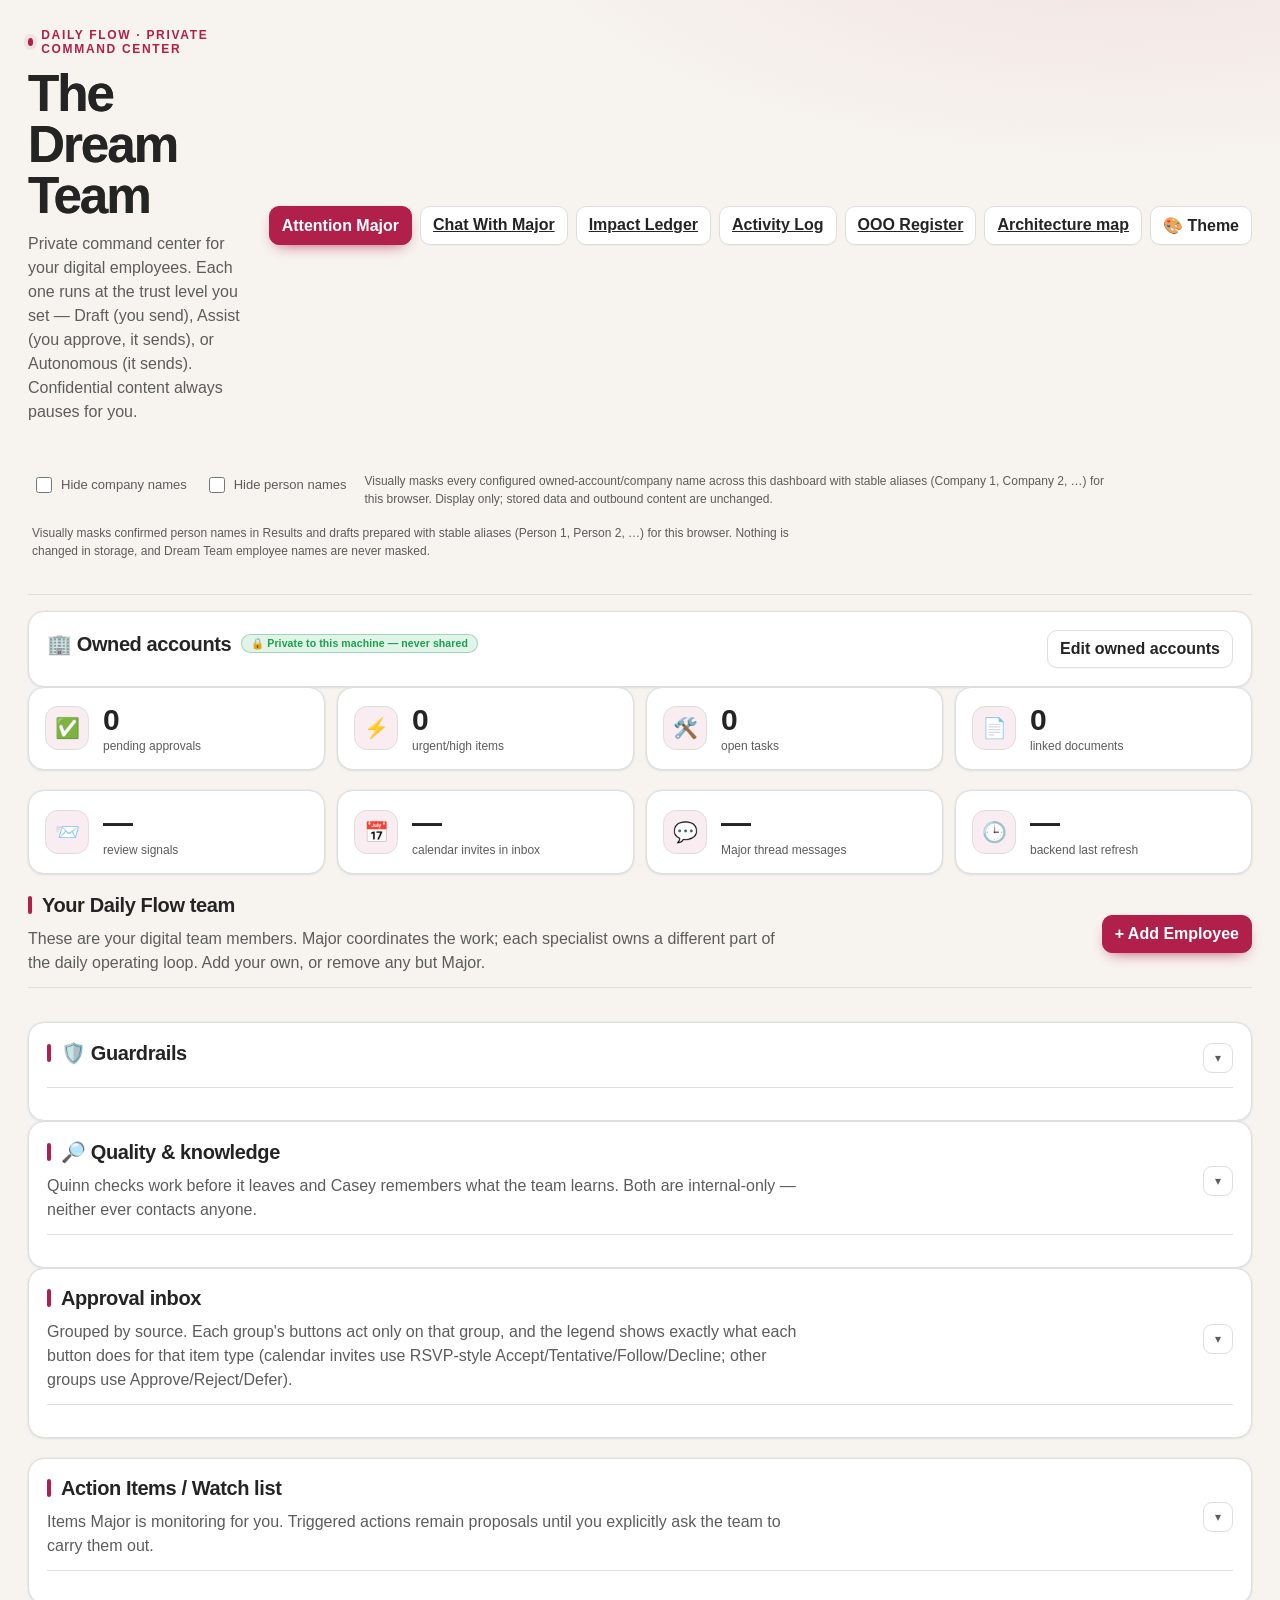
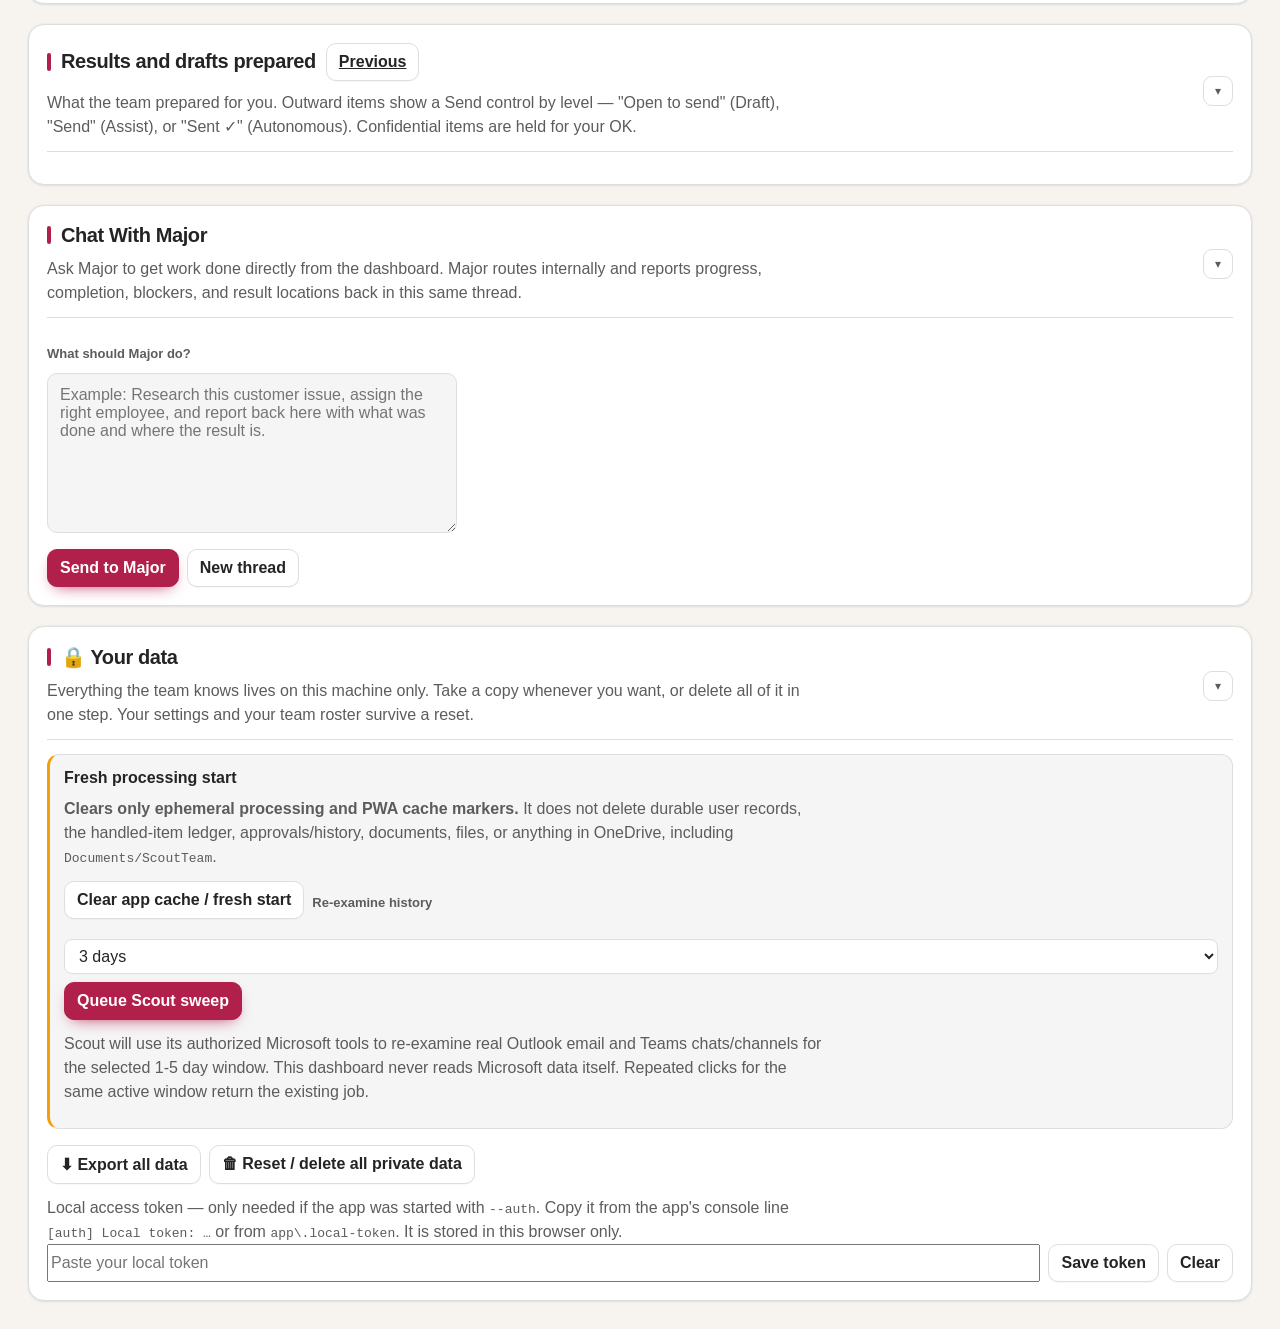
==== commit c2807b07: "Add provider-neutral OOO register Co-authored-by: Copilot App <223556219+Copilot@users.noreply.githu" ====
--- a/app/static/index.html
+++ b/app/static/index.html
@@ -51,6 +51,7 @@
         <a class="btn" href="#majorChatSection">Chat With Major</a>
         <a class="btn" href="ledger.html">Impact Ledger</a>
         <a class="btn" href="activity-log.html">Activity Log</a>
+        <a class="btn" href="ooo-register.html">OOO Register</a>
         <a class="btn" href="architecture.html">Architecture map</a>
         <div class="theme-switch">
           <button class="btn" id="themeBtn" aria-haspopup="true" aria-expanded="false" title="Color theme">🎨 Theme</button>
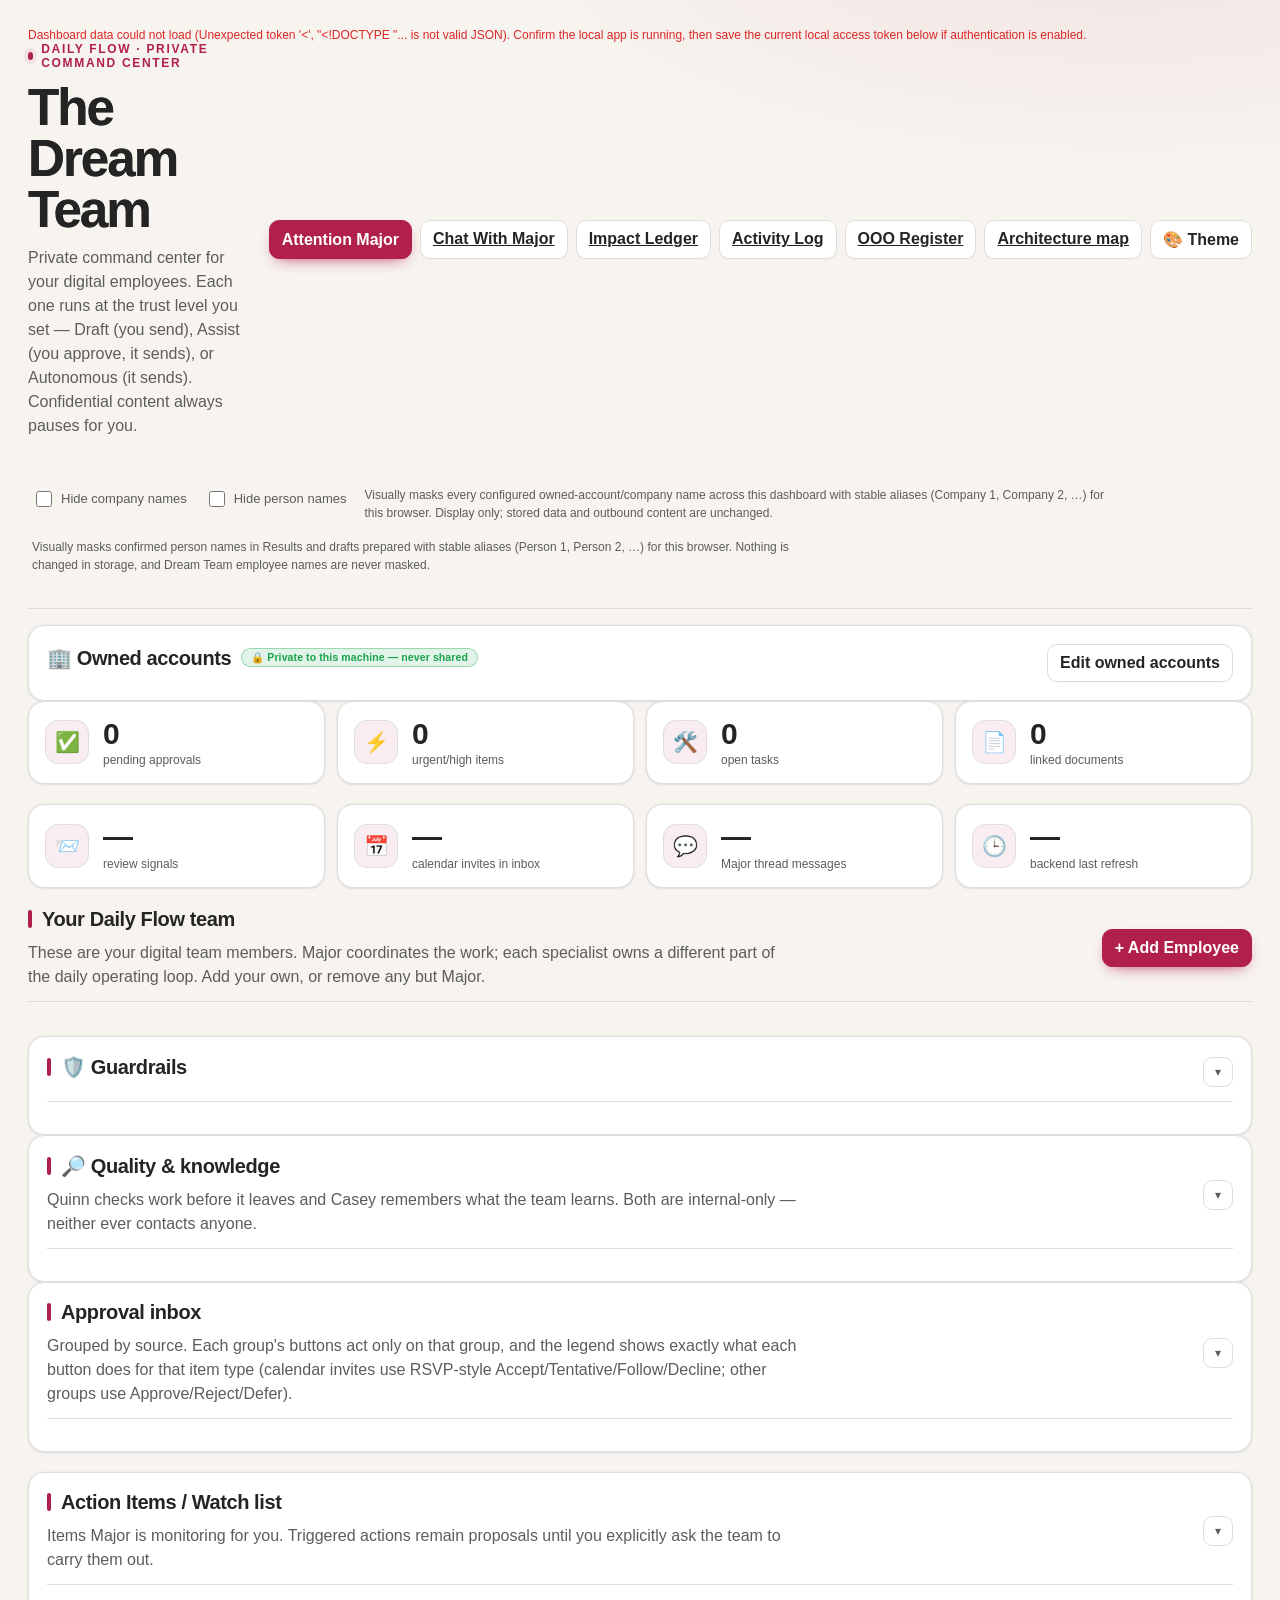
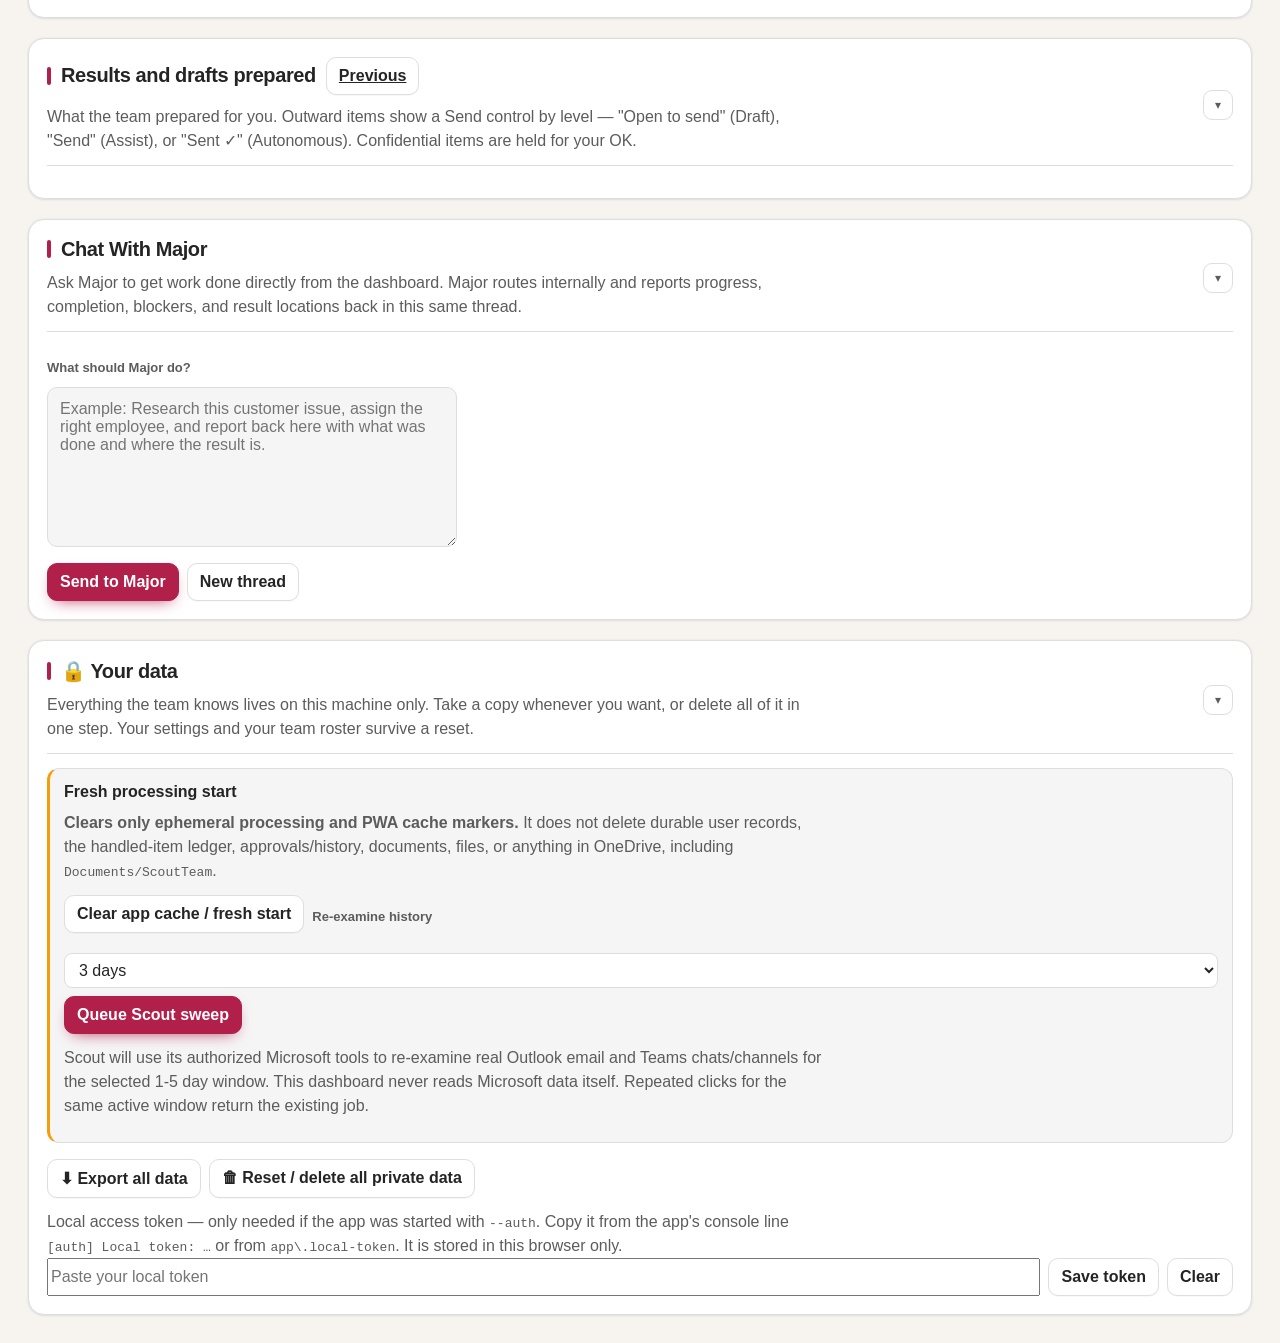
==== commit 2b7882b2: "Recover dashboard privacy bootstrap failures Co-authored-by: Copilot App <223556219+Copilot@users.no" ====
--- a/app/static/index.html
+++ b/app/static/index.html
@@ -29,7 +29,7 @@
       } catch (e) {}
     })();
   </script>
-  <script src="privacy-mask.js?v=20260814-editable-safe"></script>
+  <script src="privacy-mask.js?v=20260903-bootstrap-recovery"></script>
   <link rel="stylesheet" href="styles.css?v=20260821-blocker-resolution">
 </head>
 <body>
@@ -40,6 +40,7 @@
     </div>
   </div>
   <div class="shell">
+    <p class="career-status err" id="dashboardBootstrapError" role="alert" hidden></p>
     <header class="hero">
       <div>
         <span class="hero-eyebrow">Daily Flow · Private command center</span>
@@ -318,7 +319,7 @@
     <p class="career-status" id="blockerResolveStatus" role="status" aria-live="polite"></p>
   </dialog>
 
-  <script src="app.js?v=20260821-blocker-resolution"></script>
+  <script src="app.js?v=20260903-bootstrap-recovery"></script>
   <script src="pwa.js" defer></script>
 </body>
 </html>
--- a/app/static/styles.css
+++ b/app/static/styles.css
@@ -454,6 +454,21 @@
   gap: 12px;
   flex-wrap: wrap;
 }
+.approval-group-head-actions { display: flex; align-items: center; gap: 10px; }
+.approval-group.collapsed > *:not(.approval-group-head) { display: none; }
+.approval-group.collapsed .approval-group-head { border-bottom: 0; padding-bottom: 0; }
+.approval-group.collapsed .approval-group-toggle .chev { transform: rotate(-90deg); }
+.sr-only {
+  position: absolute;
+  width: 1px;
+  height: 1px;
+  padding: 0;
+  margin: -1px;
+  overflow: hidden;
+  clip: rect(0, 0, 0, 0);
+  white-space: nowrap;
+  border: 0;
+}
 .approval-group-title { font-size: 15px; display: flex; align-items: center; gap: 6px; }
 .approval-group-count { color: var(--cp-text-muted); font-weight: 600; }
 .approval-selectall {
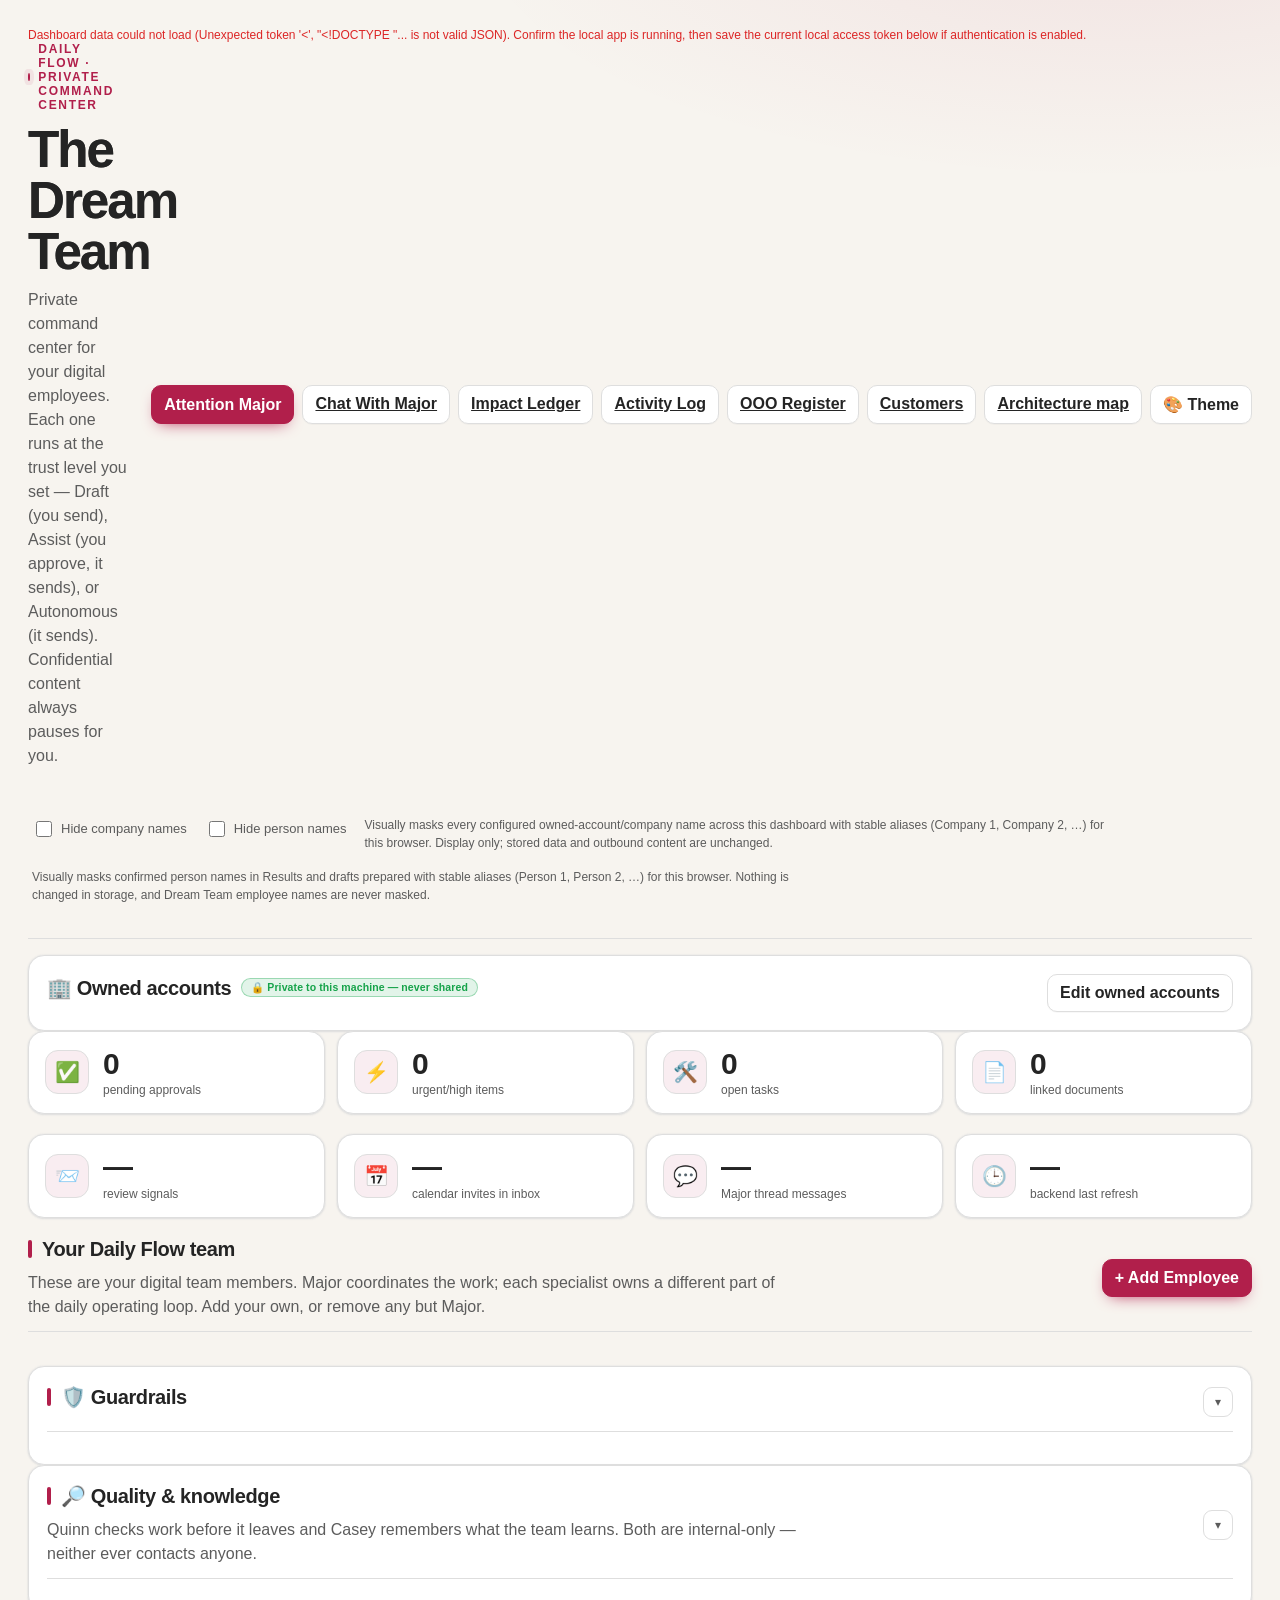
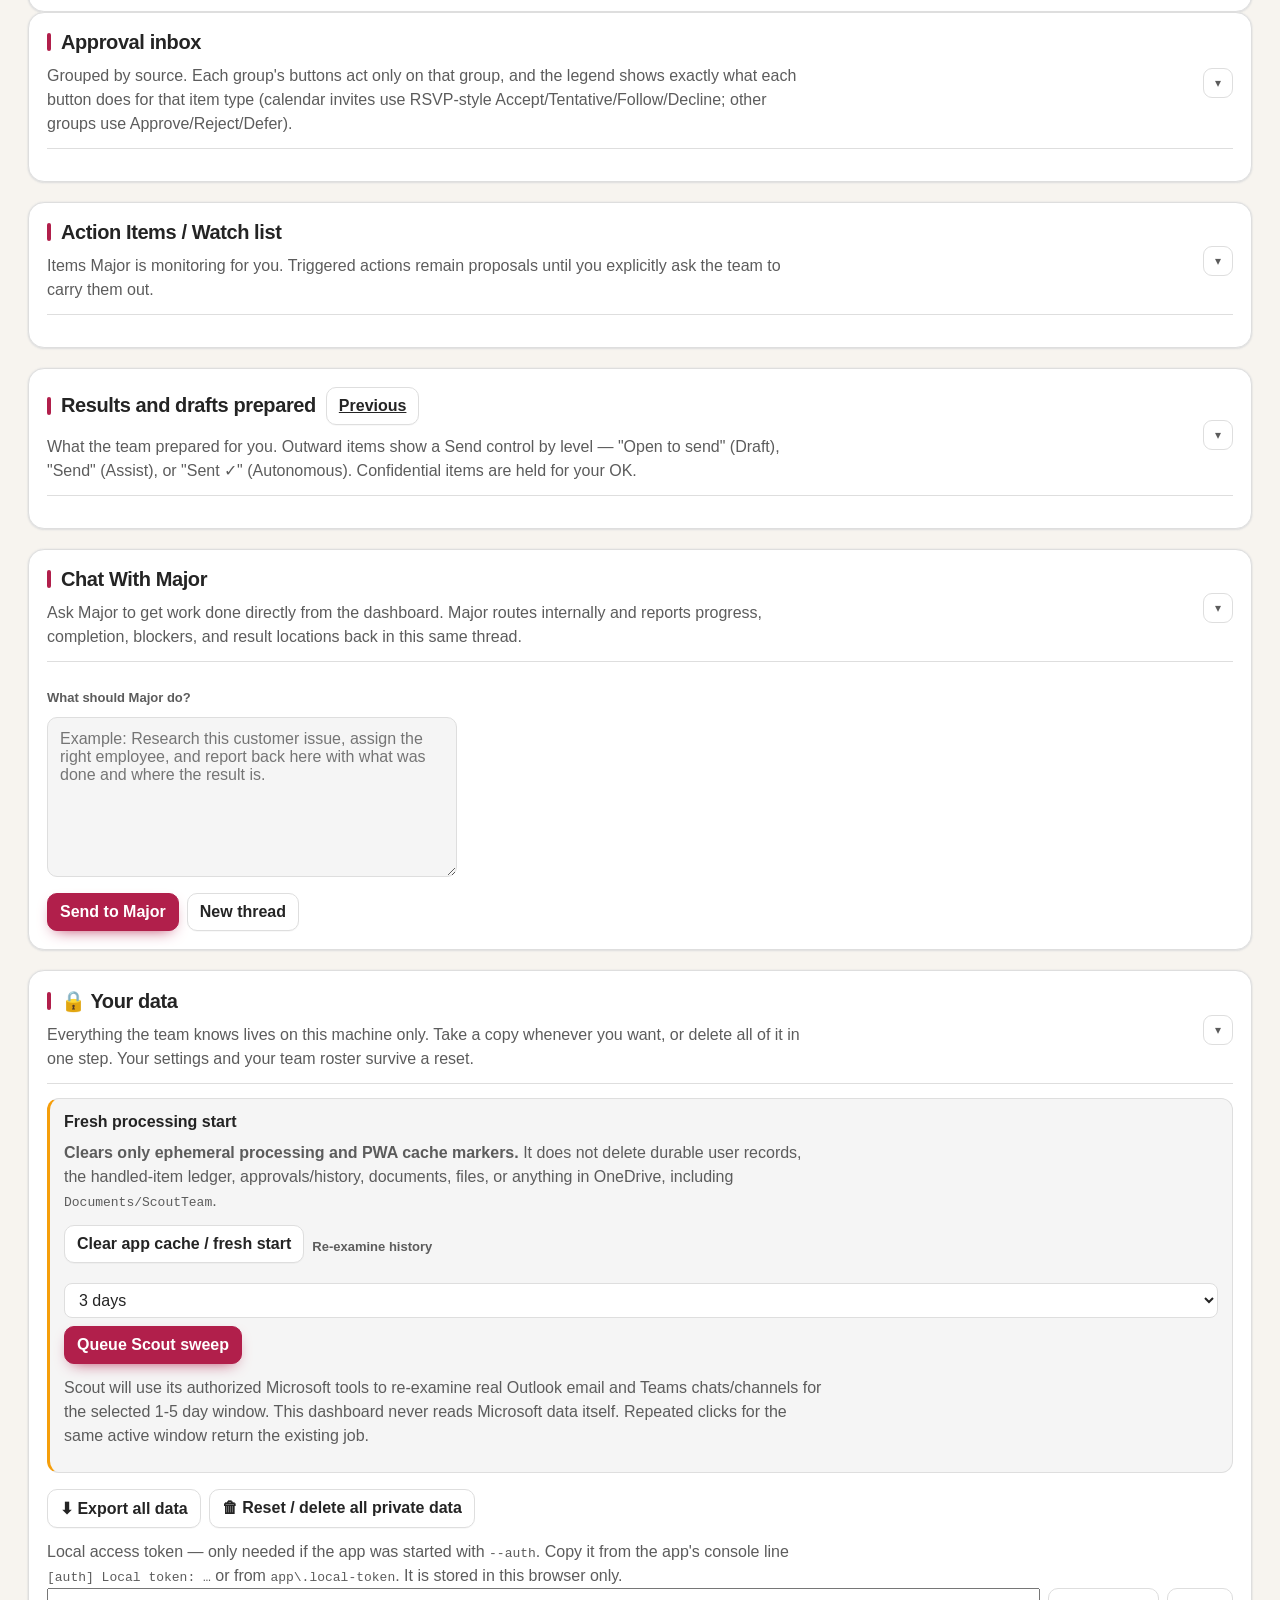
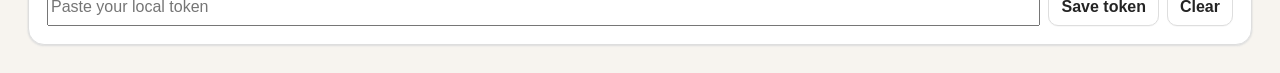
==== commit 921f8e64: "Add per-customer branding and communication preferences The app knew almost nothing about individual" ====
--- a/app/static/index.html
+++ b/app/static/index.html
@@ -53,6 +53,7 @@
         <a class="btn" href="ledger.html">Impact Ledger</a>
         <a class="btn" href="activity-log.html">Activity Log</a>
         <a class="btn" href="ooo-register.html">OOO Register</a>
+        <a class="btn" href="customers.html">Customers</a>
         <a class="btn" href="architecture.html">Architecture map</a>
         <div class="theme-switch">
           <button class="btn" id="themeBtn" aria-haspopup="true" aria-expanded="false" title="Color theme">🎨 Theme</button>
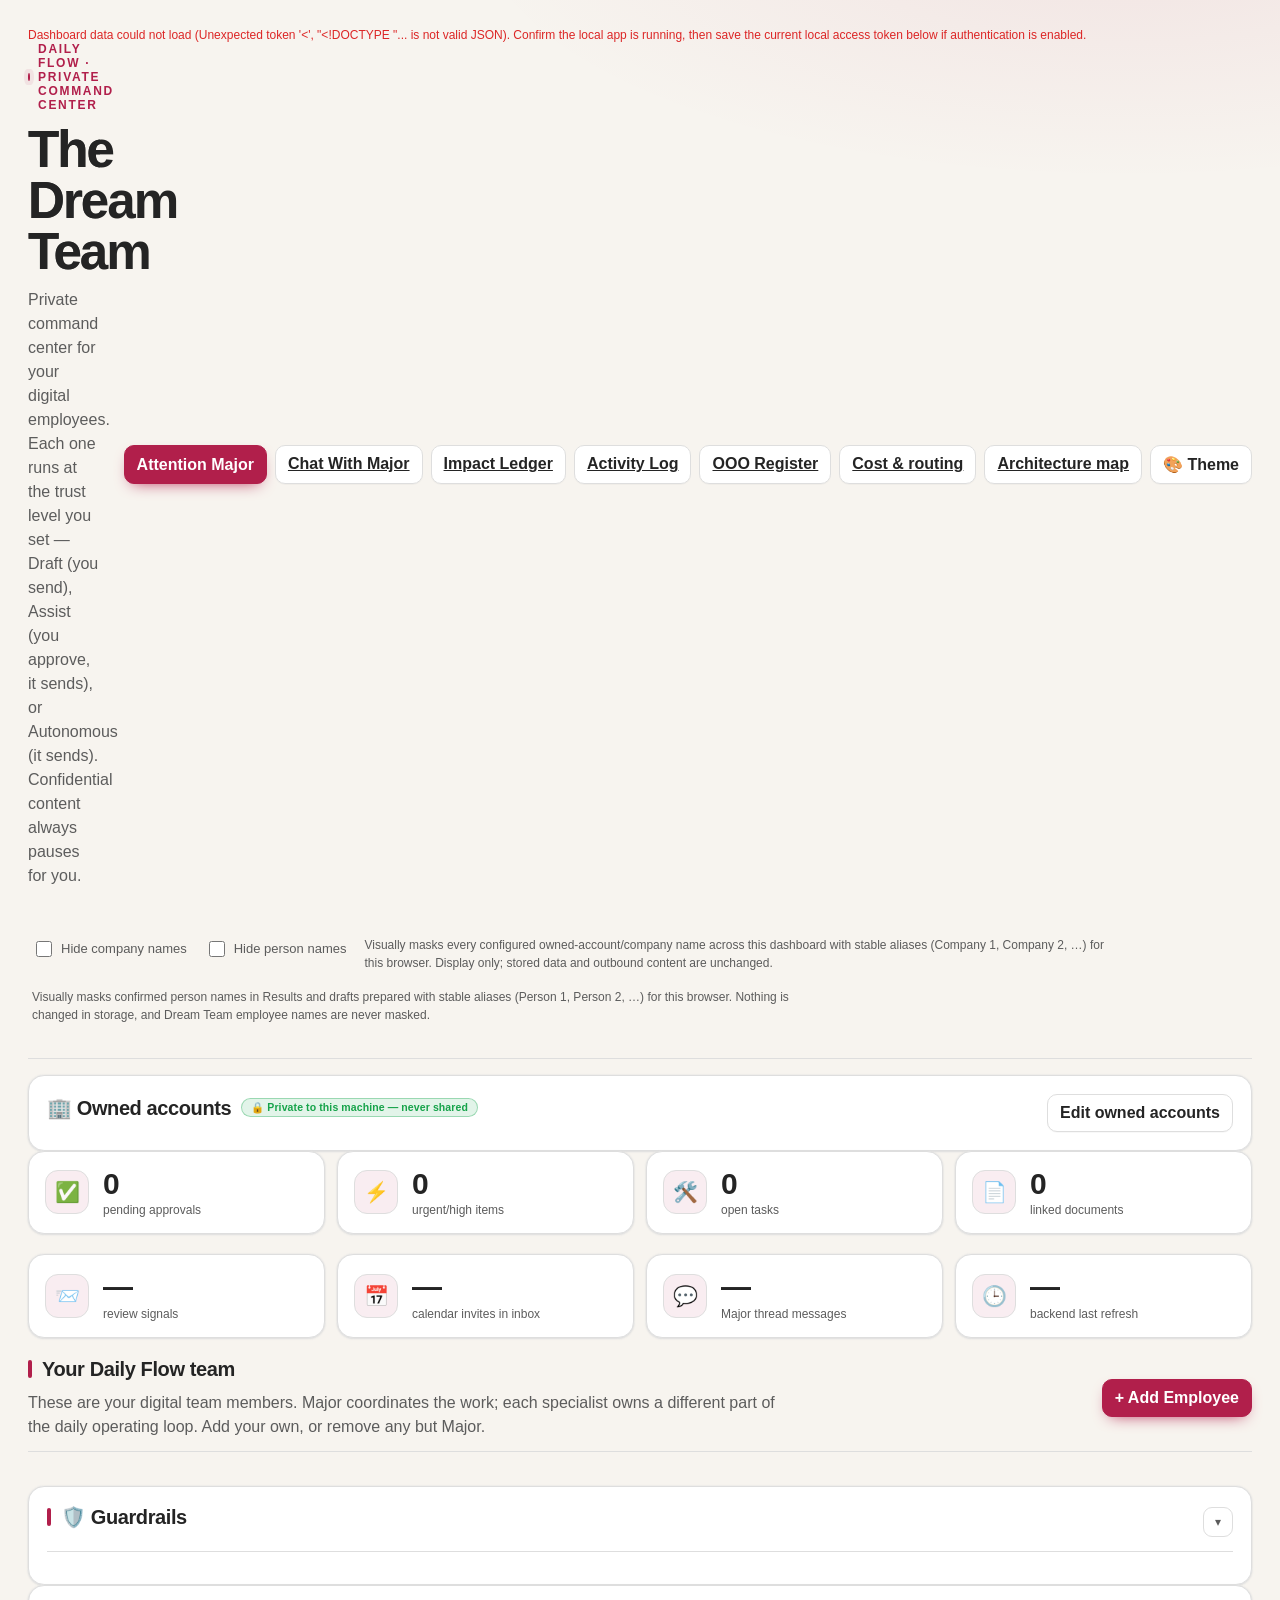
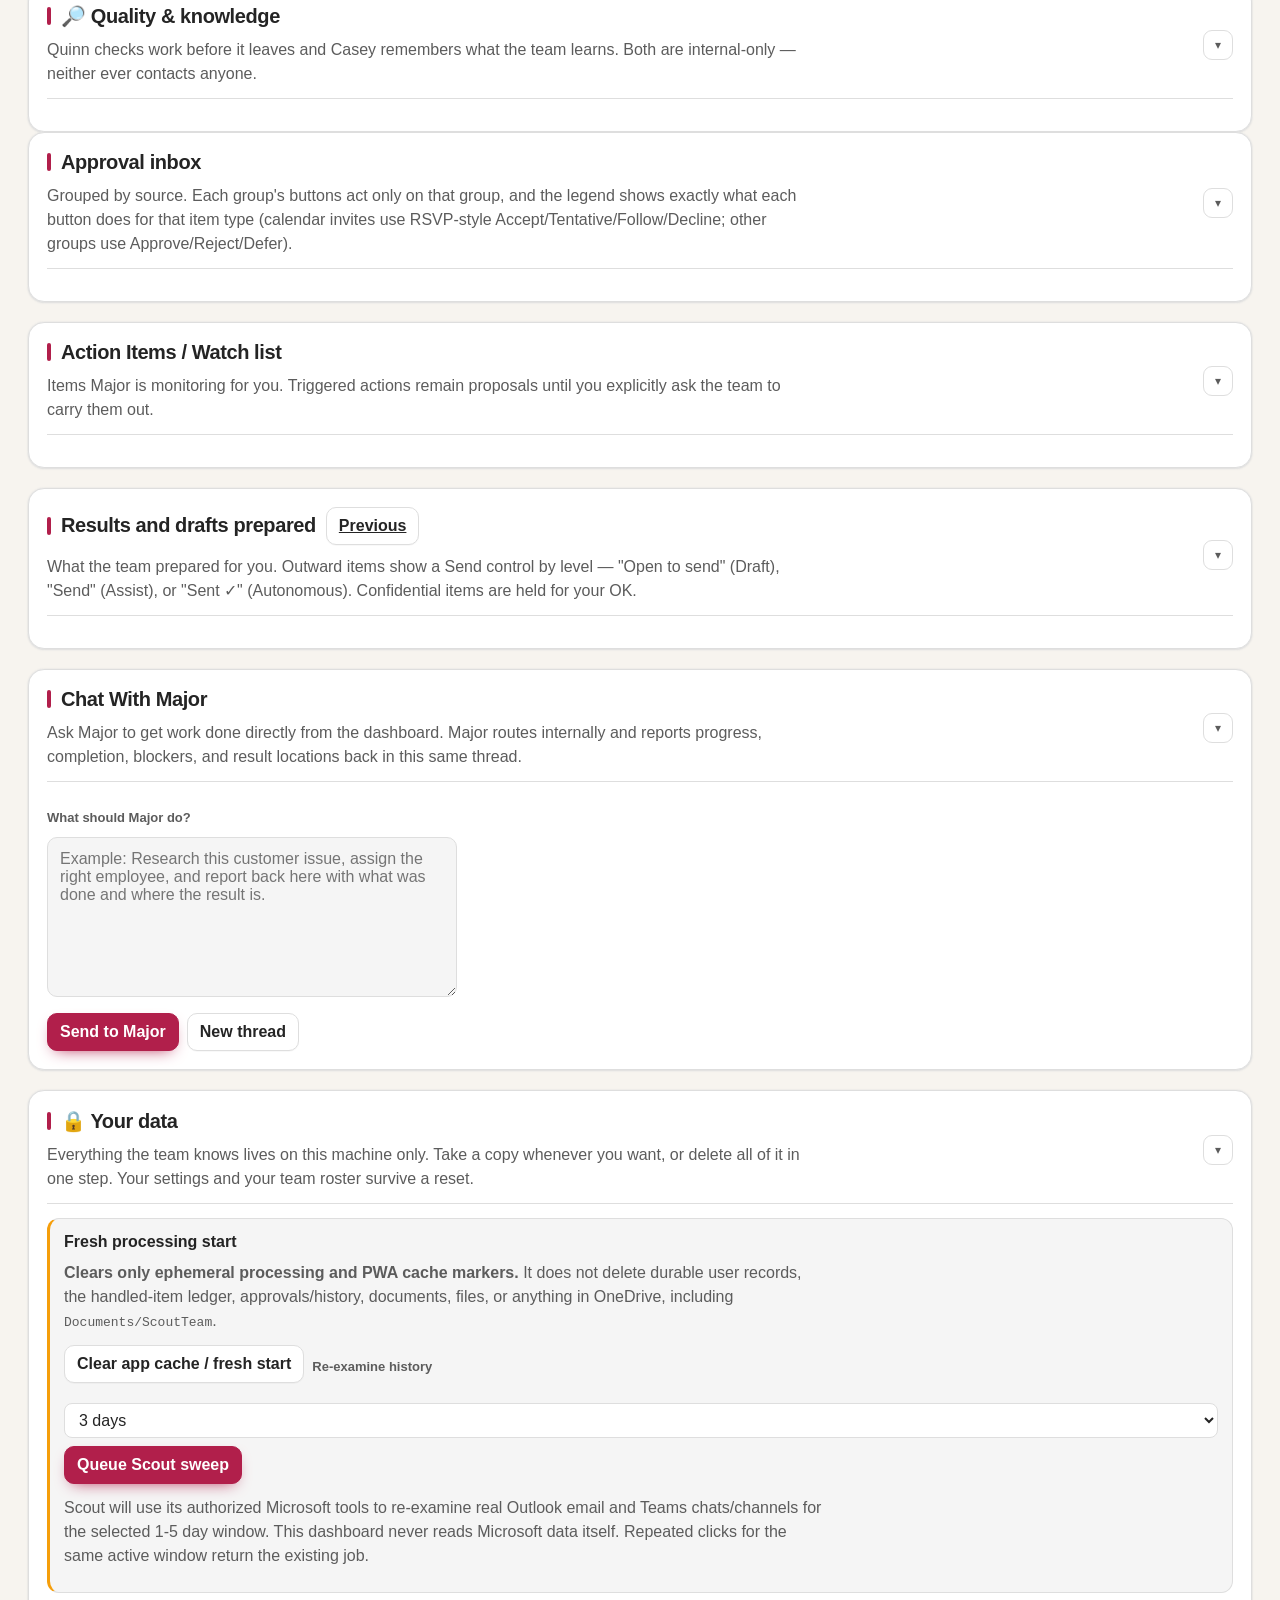
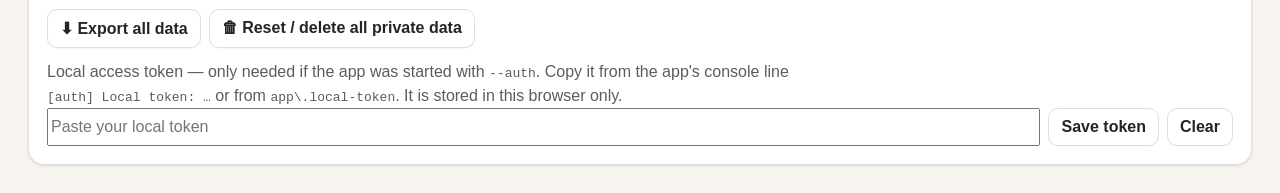
==== commit 13101890: "Make credit consumption visible and record the model-routing rule A sweep could close with every cos" ====
--- a/app/static/index.html
+++ b/app/static/index.html
@@ -53,7 +53,7 @@
         <a class="btn" href="ledger.html">Impact Ledger</a>
         <a class="btn" href="activity-log.html">Activity Log</a>
         <a class="btn" href="ooo-register.html">OOO Register</a>
-        <a class="btn" href="customers.html">Customers</a>
+        <a class="btn" href="cost-summary.html">Cost &amp; routing</a>
         <a class="btn" href="architecture.html">Architecture map</a>
         <div class="theme-switch">
           <button class="btn" id="themeBtn" aria-haspopup="true" aria-expanded="false" title="Color theme">🎨 Theme</button>
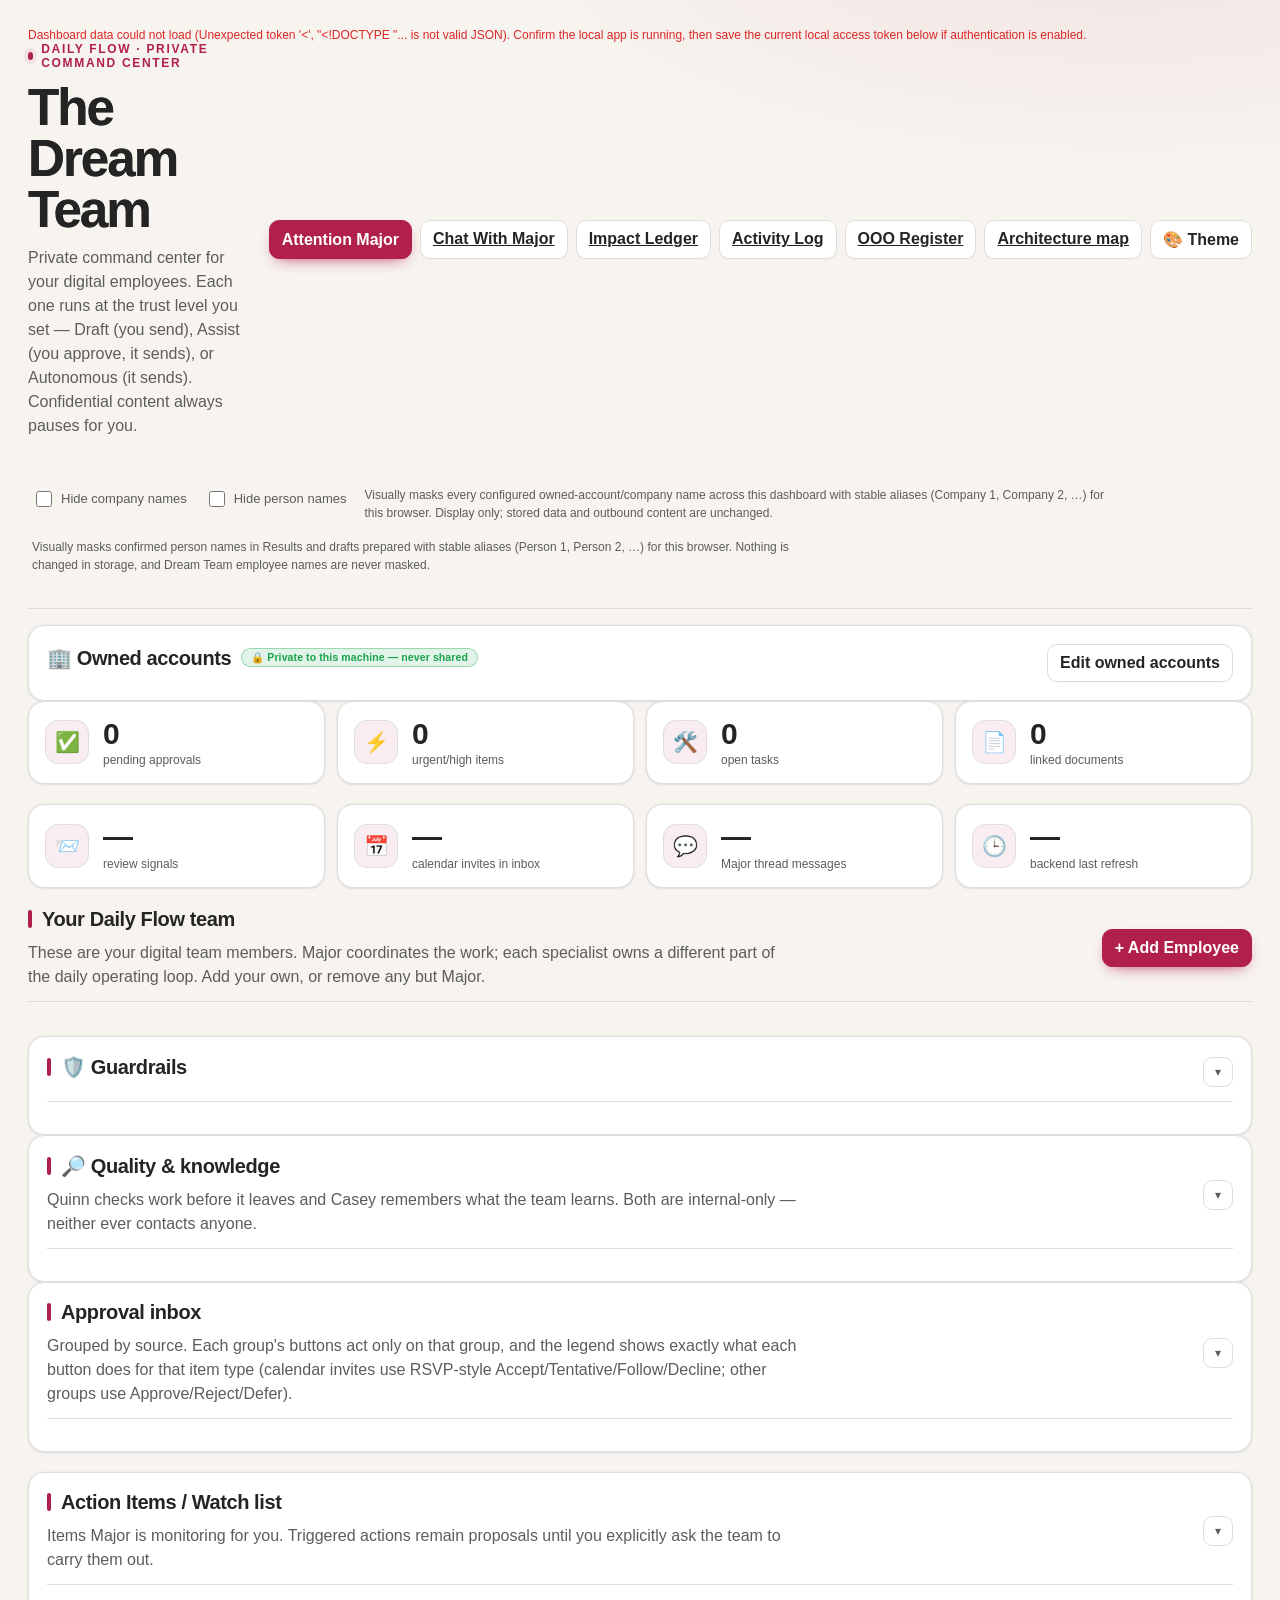
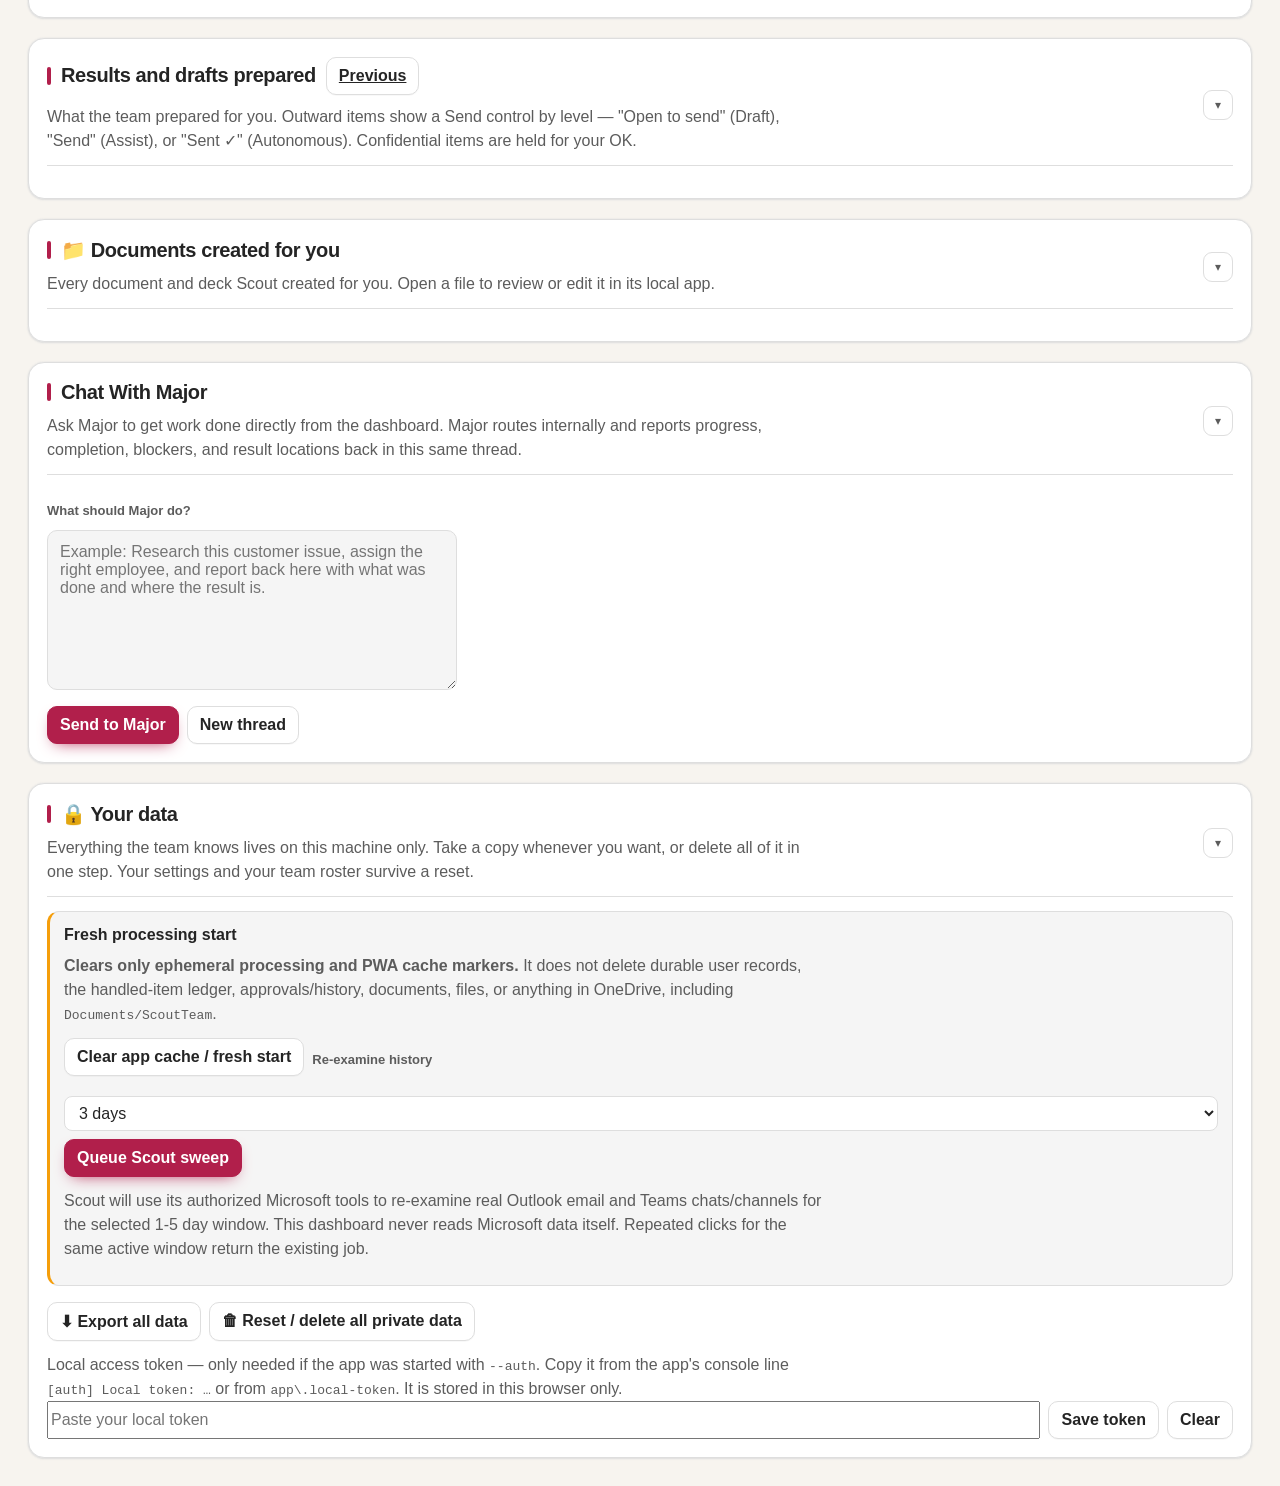
==== commit 5cb8fee2: "Add created documents dashboard report Co-authored-by: Copilot App <223556219+Copilot@users.noreply." ====
--- a/app/static/index.html
+++ b/app/static/index.html
@@ -53,7 +53,6 @@
         <a class="btn" href="ledger.html">Impact Ledger</a>
         <a class="btn" href="activity-log.html">Activity Log</a>
         <a class="btn" href="ooo-register.html">OOO Register</a>
-        <a class="btn" href="cost-summary.html">Cost &amp; routing</a>
         <a class="btn" href="architecture.html">Architecture map</a>
         <div class="theme-switch">
           <button class="btn" id="themeBtn" aria-haspopup="true" aria-expanded="false" title="Color theme">🎨 Theme</button>
@@ -195,6 +194,17 @@
         <button class="collapse-toggle" type="button" aria-expanded="true" title="Collapse"><span class="chev">▾</span></button>
       </div>
       <div class="draft-list" id="drafts"></div>
+    </section>
+
+    <section class="card section" id="createdDocumentsSection" data-collapsible style="margin-top:20px;">
+      <div class="section-head">
+        <div>
+          <h2>📁 Documents created for you</h2>
+          <p class="subtitle">Every document and deck Scout created for you. Open a file to review or edit it in its local app.</p>
+        </div>
+        <button class="collapse-toggle" type="button" aria-expanded="true" title="Collapse"><span class="chev">▾</span></button>
+      </div>
+      <div class="draft-list" id="createdArtifacts"></div>
     </section>
 
     <section class="card section" id="majorChatSection" data-collapsible style="margin-top:20px;">
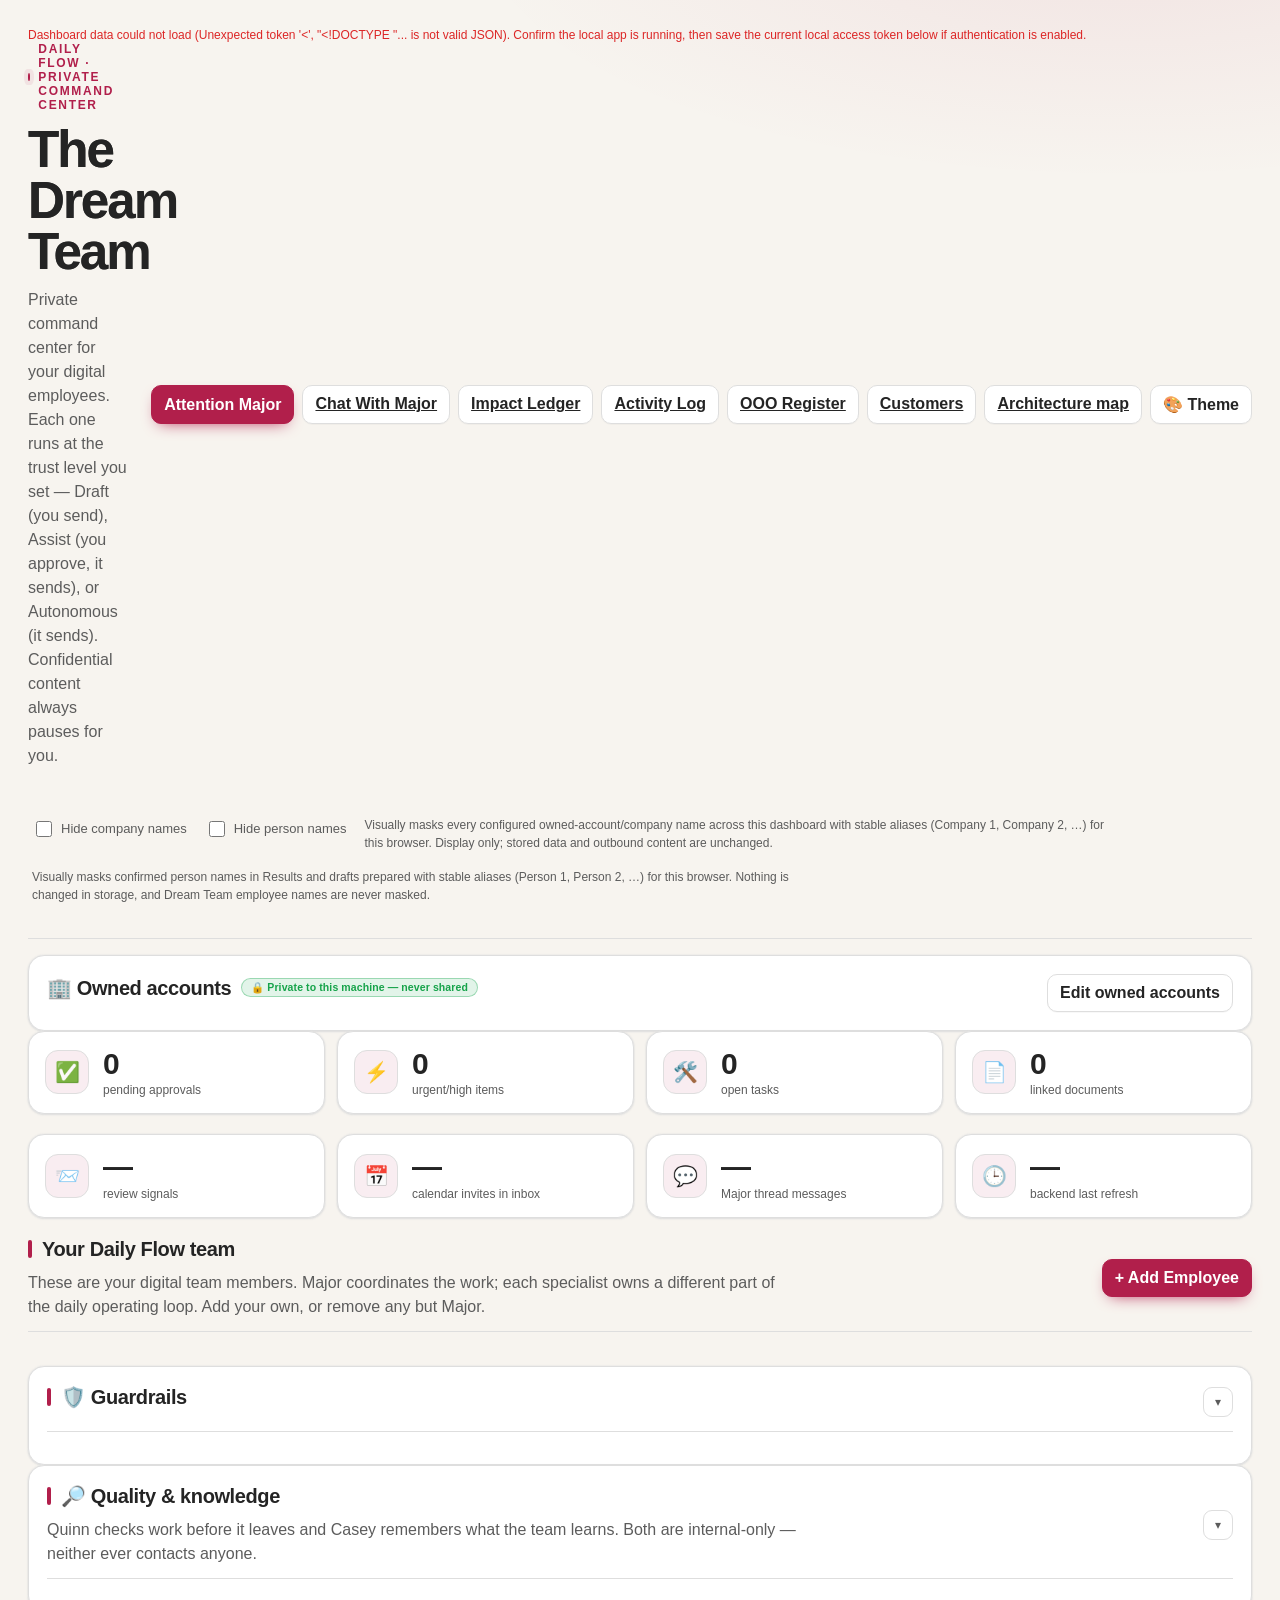
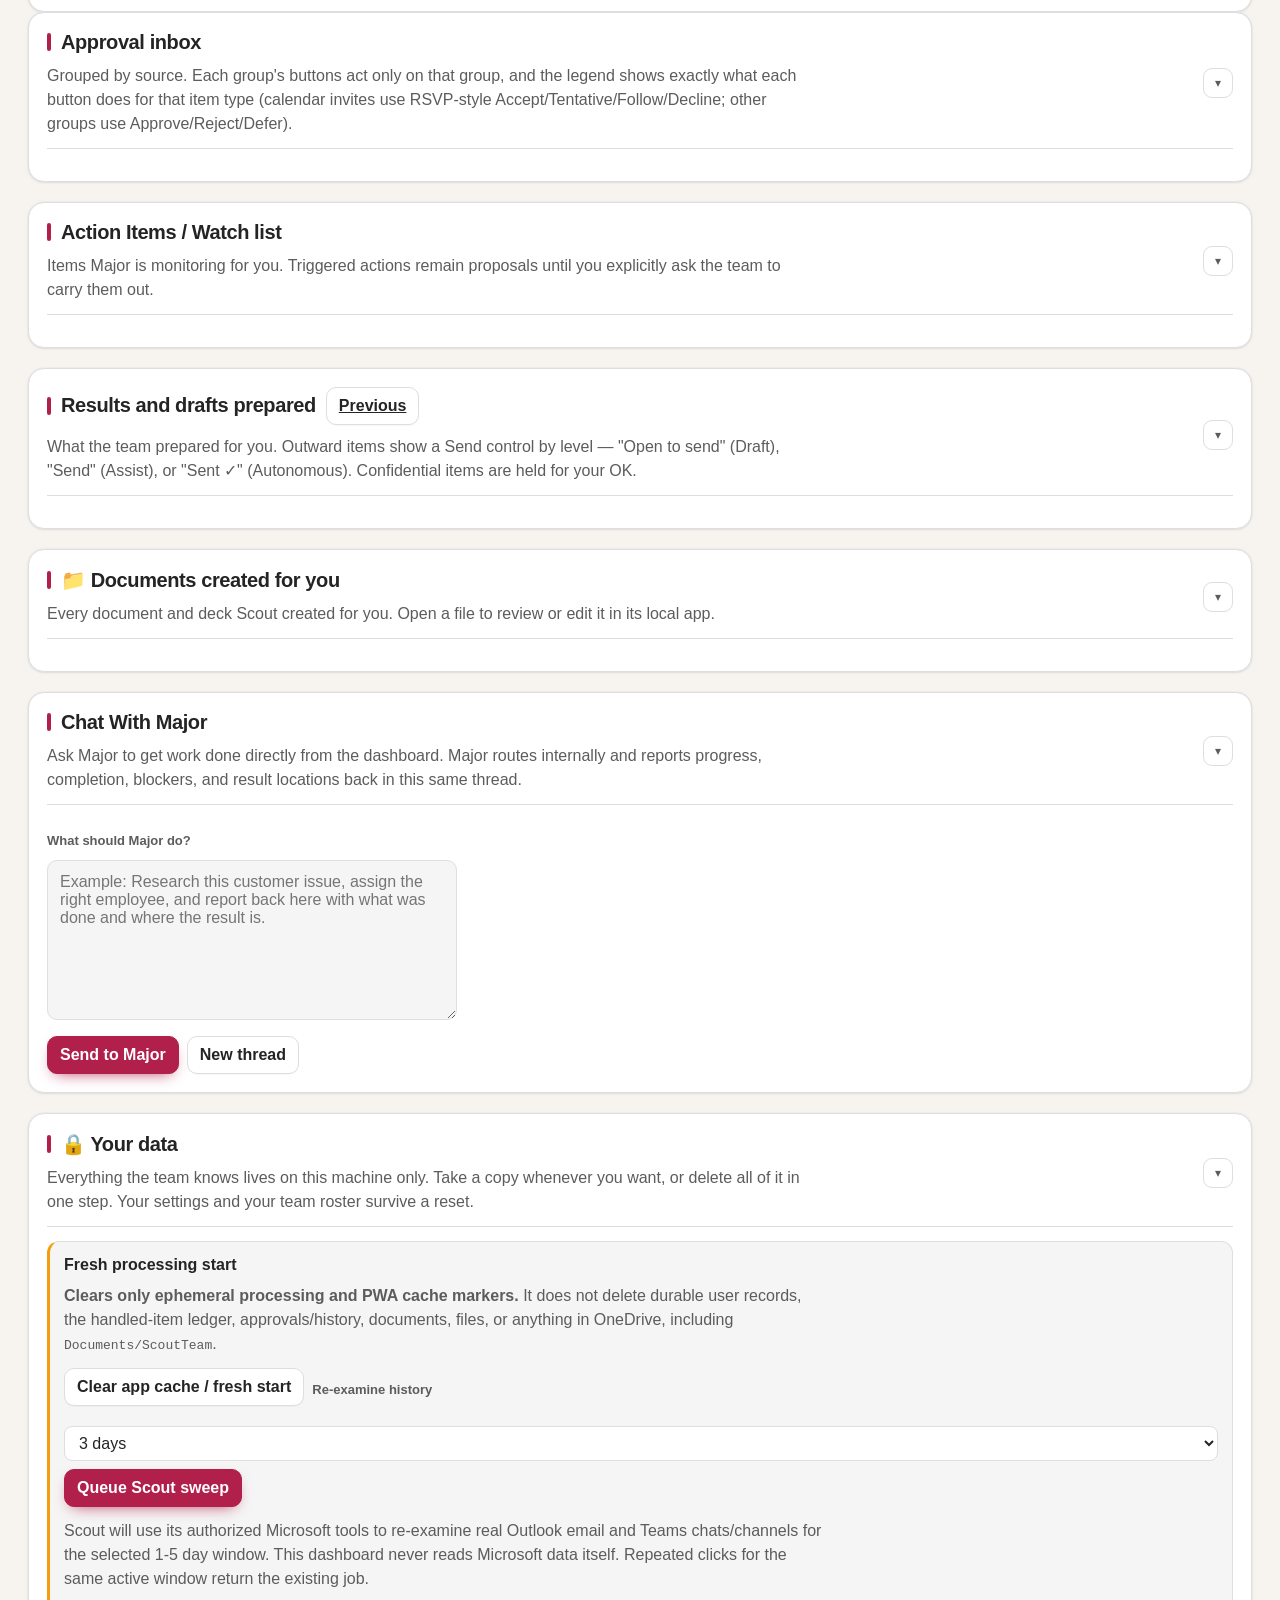
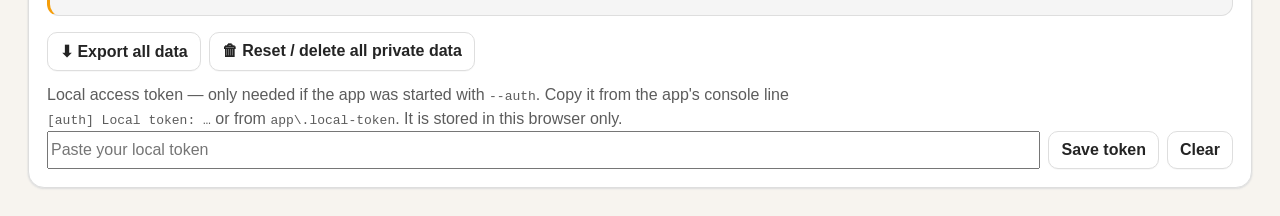
==== commit c4908d73: "Merge ebfdc20b8f3ccb30ae9a8d8031e8903e9b85403f into 1af9dbb9b38f07e0ae17dbd106bd74c4023fa466" ====
--- a/app/static/index.html
+++ b/app/static/index.html
@@ -53,6 +53,7 @@
         <a class="btn" href="ledger.html">Impact Ledger</a>
         <a class="btn" href="activity-log.html">Activity Log</a>
         <a class="btn" href="ooo-register.html">OOO Register</a>
+        <a class="btn" href="customers.html">Customers</a>
         <a class="btn" href="architecture.html">Architecture map</a>
         <div class="theme-switch">
           <button class="btn" id="themeBtn" aria-haspopup="true" aria-expanded="false" title="Color theme">🎨 Theme</button>
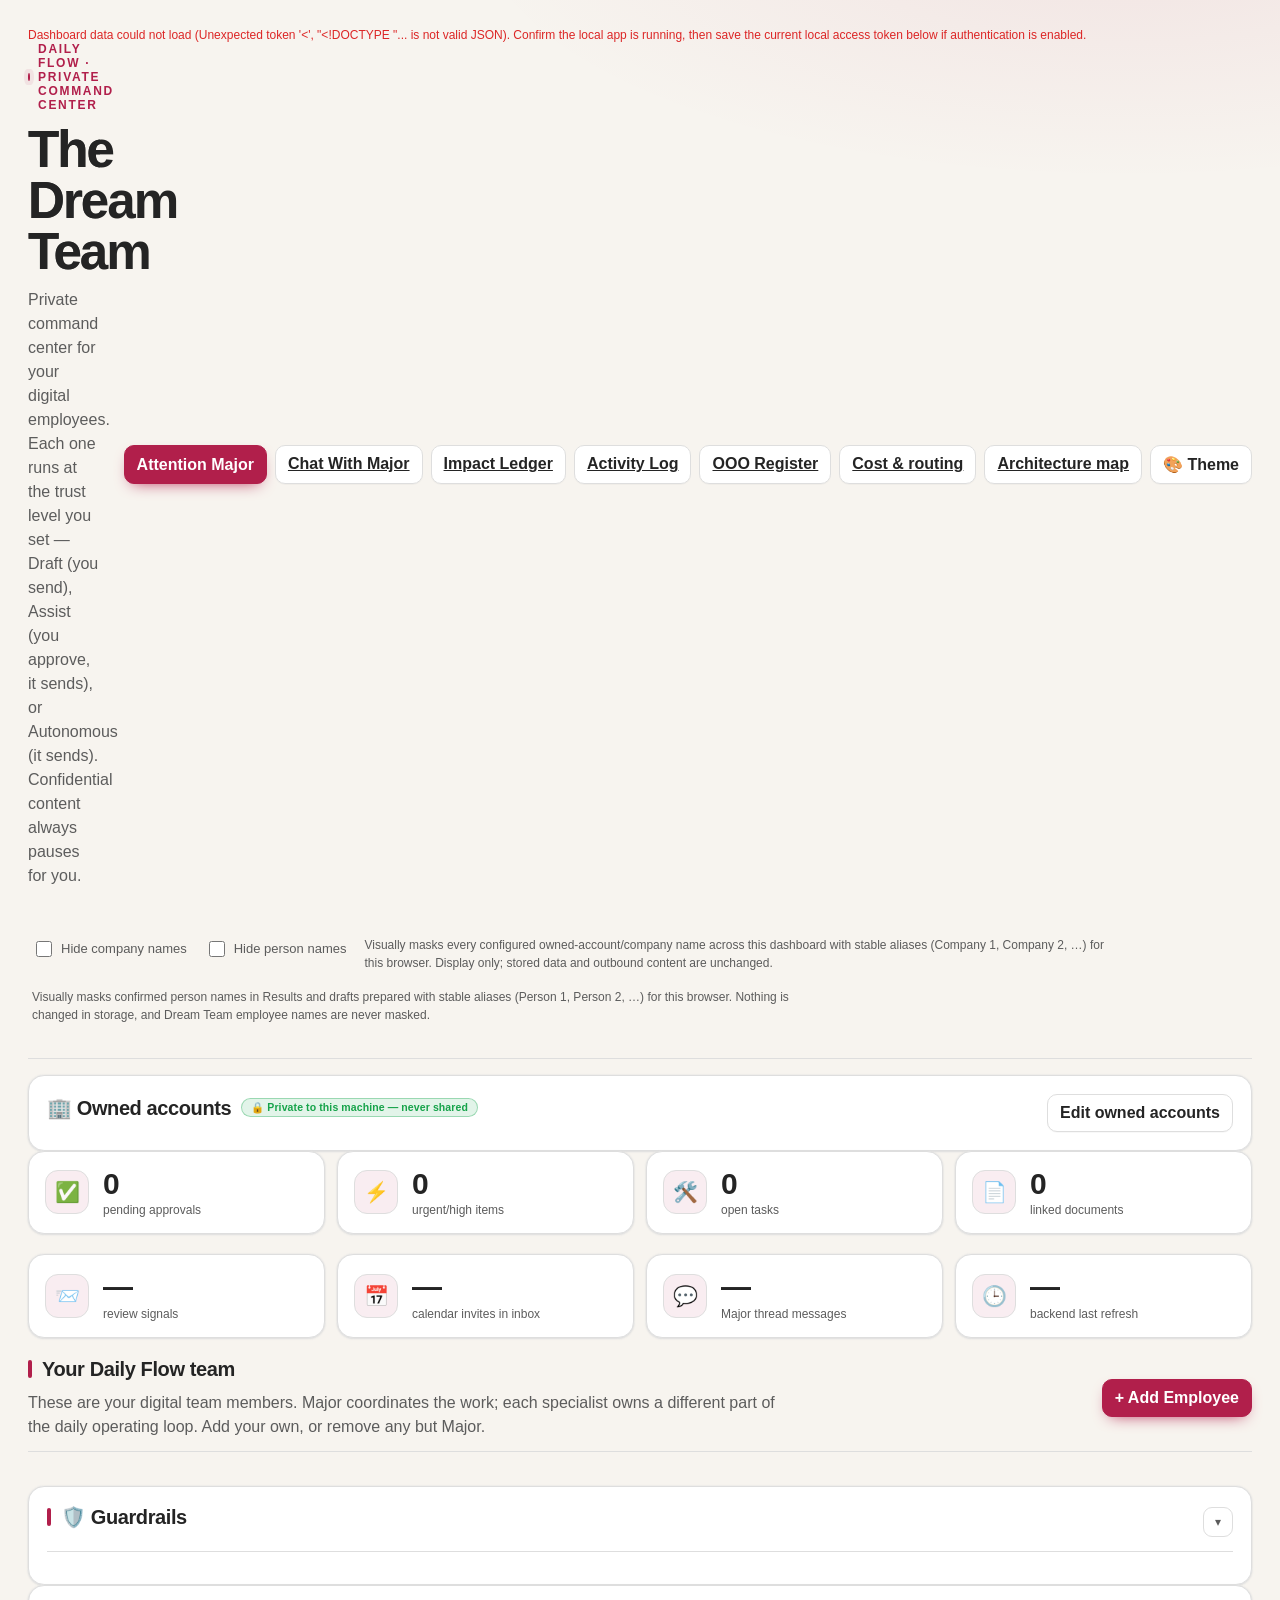
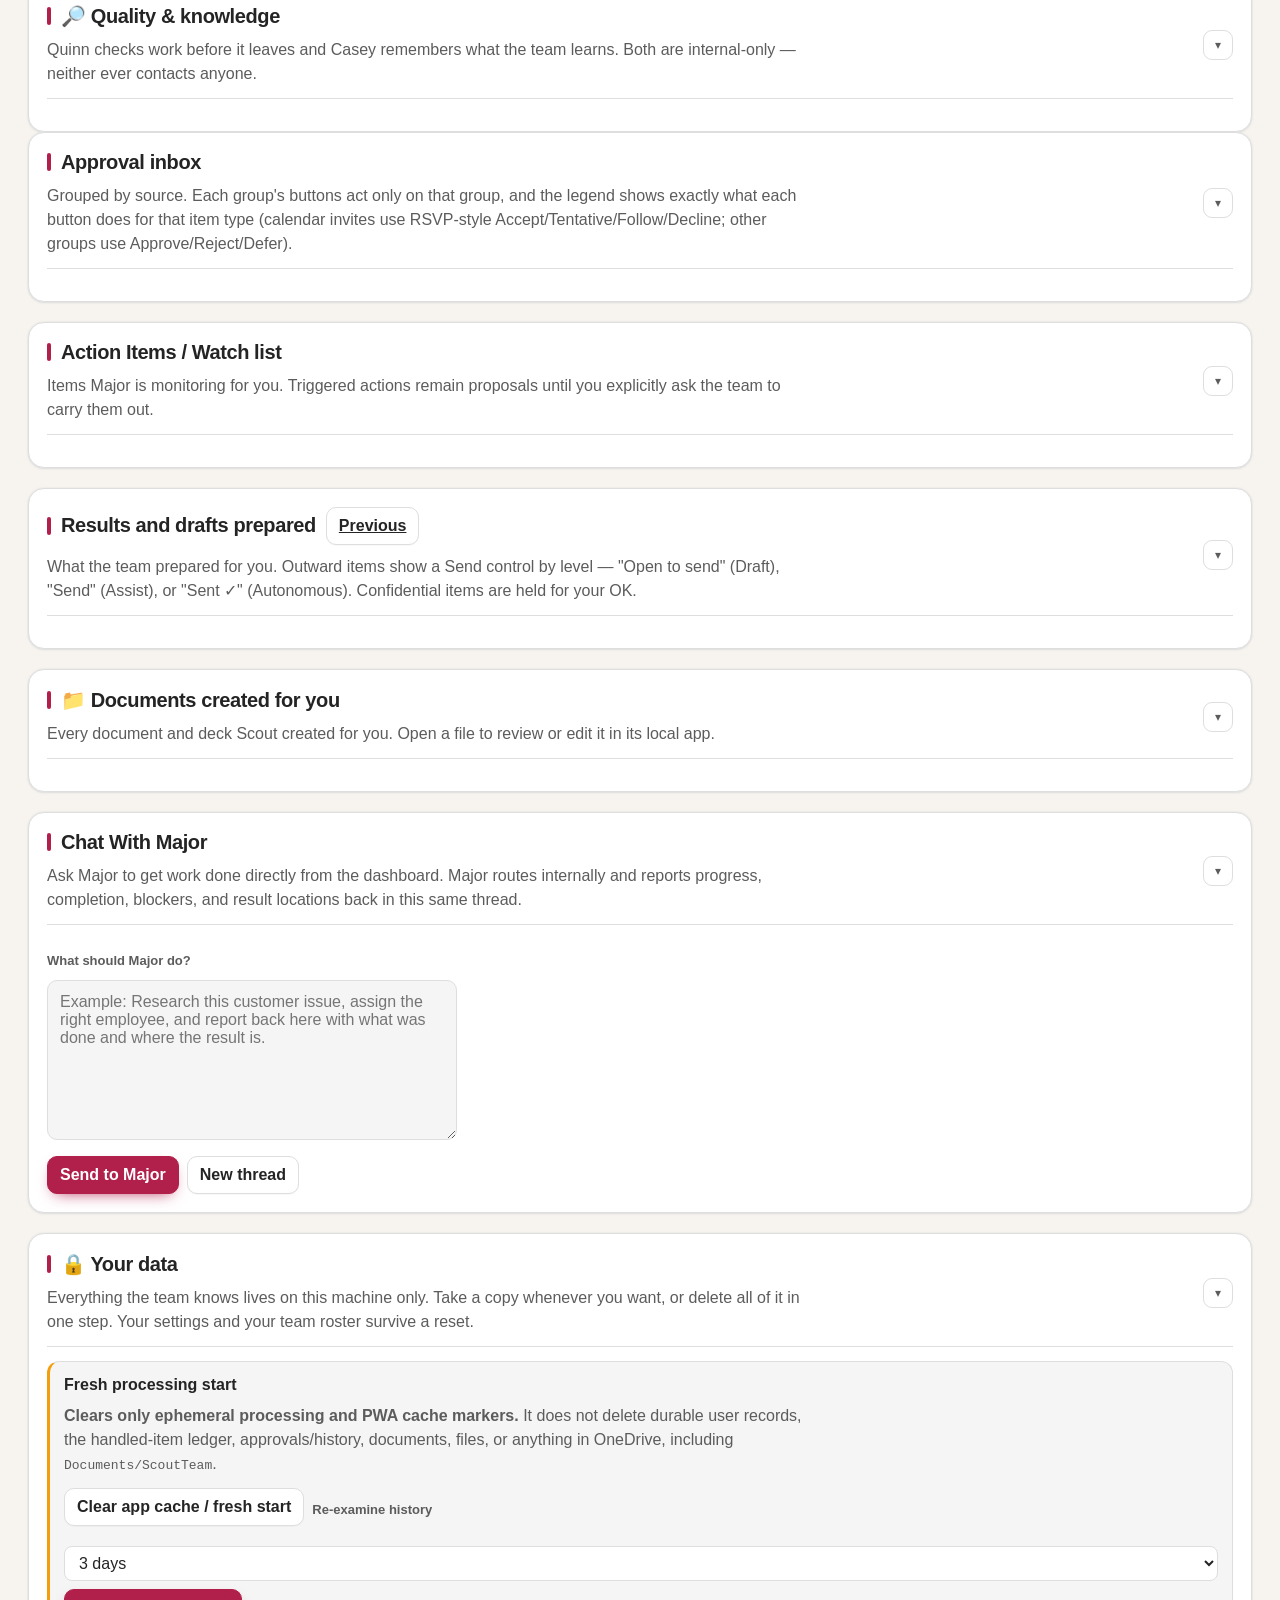
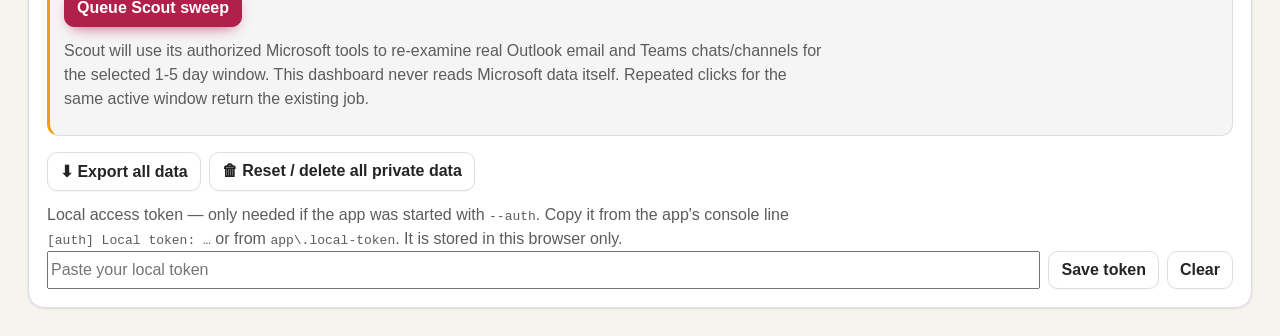
==== commit fb4bd4d3: "Merge a352c2f5d1094047b39229b72ce6cf8f137ce7f4 into 1af9dbb9b38f07e0ae17dbd106bd74c4023fa466" ====
--- a/app/static/index.html
+++ b/app/static/index.html
@@ -53,7 +53,7 @@
         <a class="btn" href="ledger.html">Impact Ledger</a>
         <a class="btn" href="activity-log.html">Activity Log</a>
         <a class="btn" href="ooo-register.html">OOO Register</a>
-        <a class="btn" href="customers.html">Customers</a>
+        <a class="btn" href="cost-summary.html">Cost &amp; routing</a>
         <a class="btn" href="architecture.html">Architecture map</a>
         <div class="theme-switch">
           <button class="btn" id="themeBtn" aria-haspopup="true" aria-expanded="false" title="Color theme">🎨 Theme</button>
